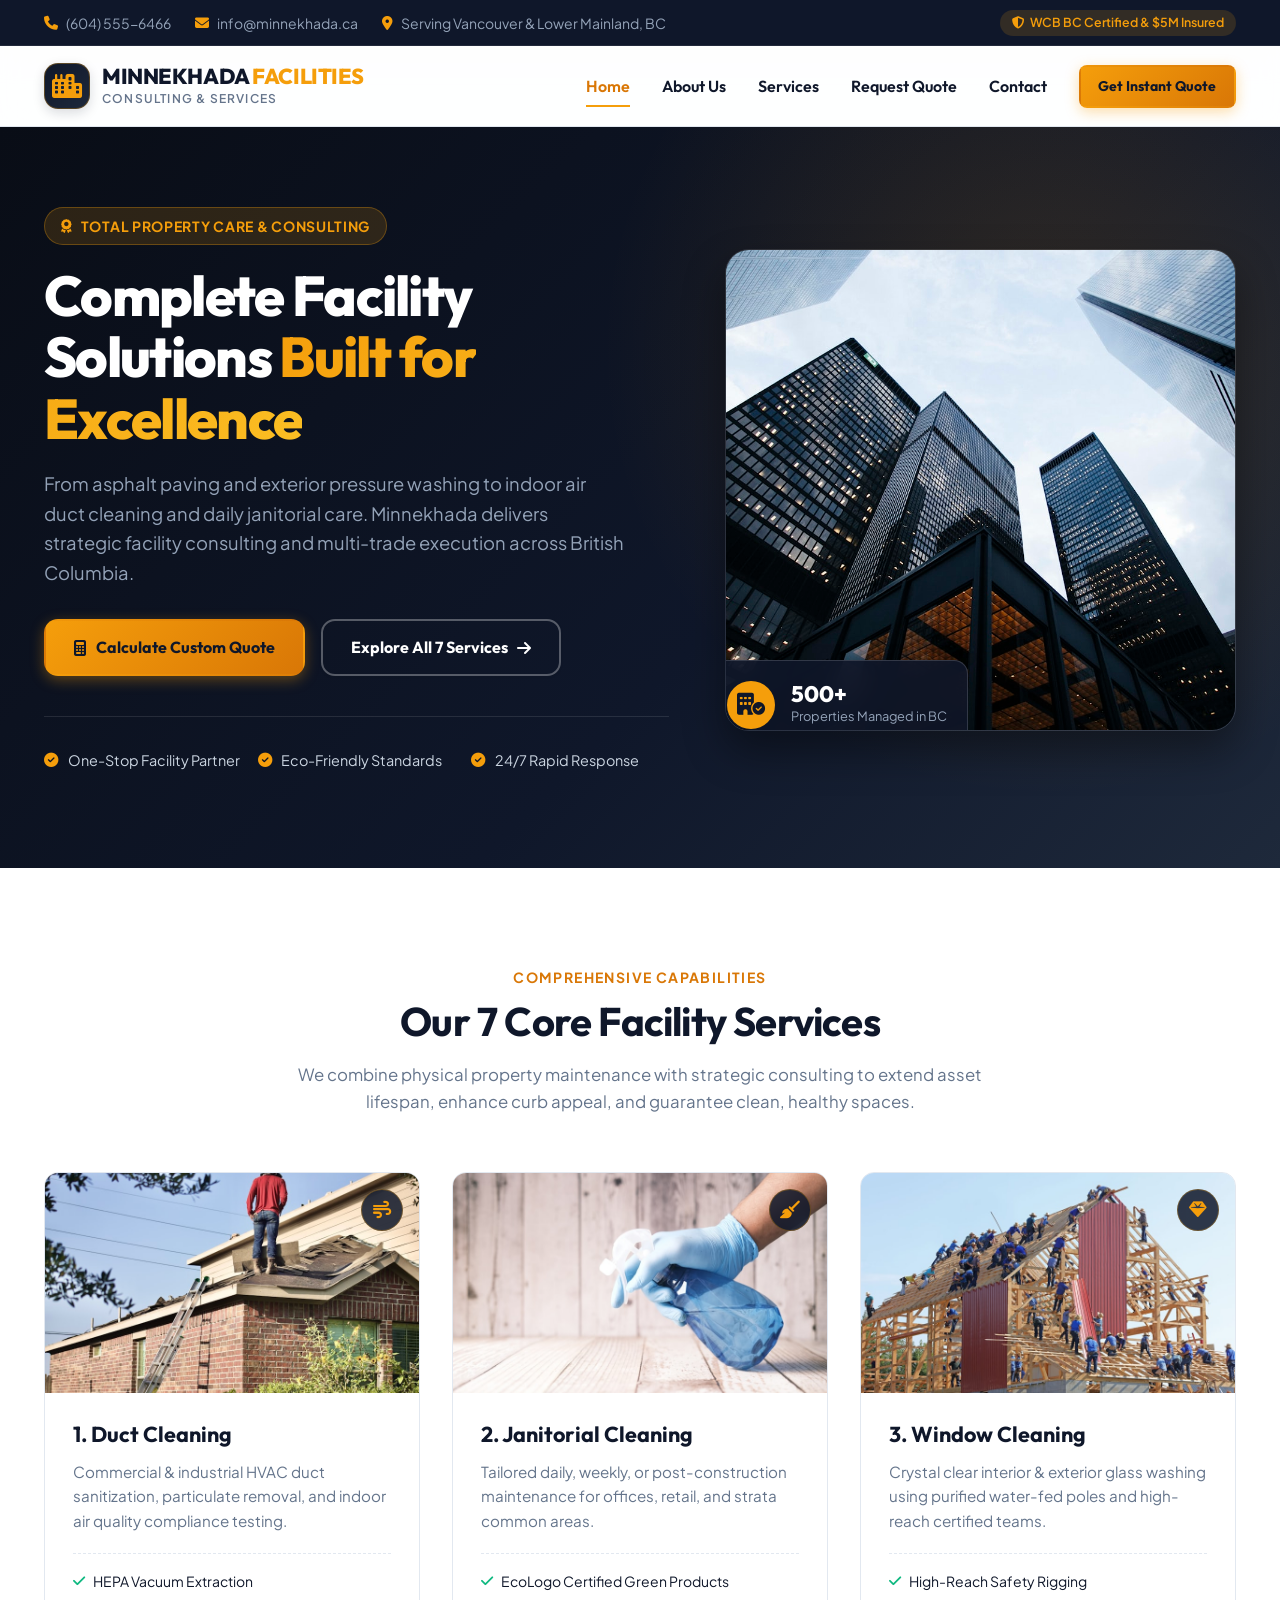
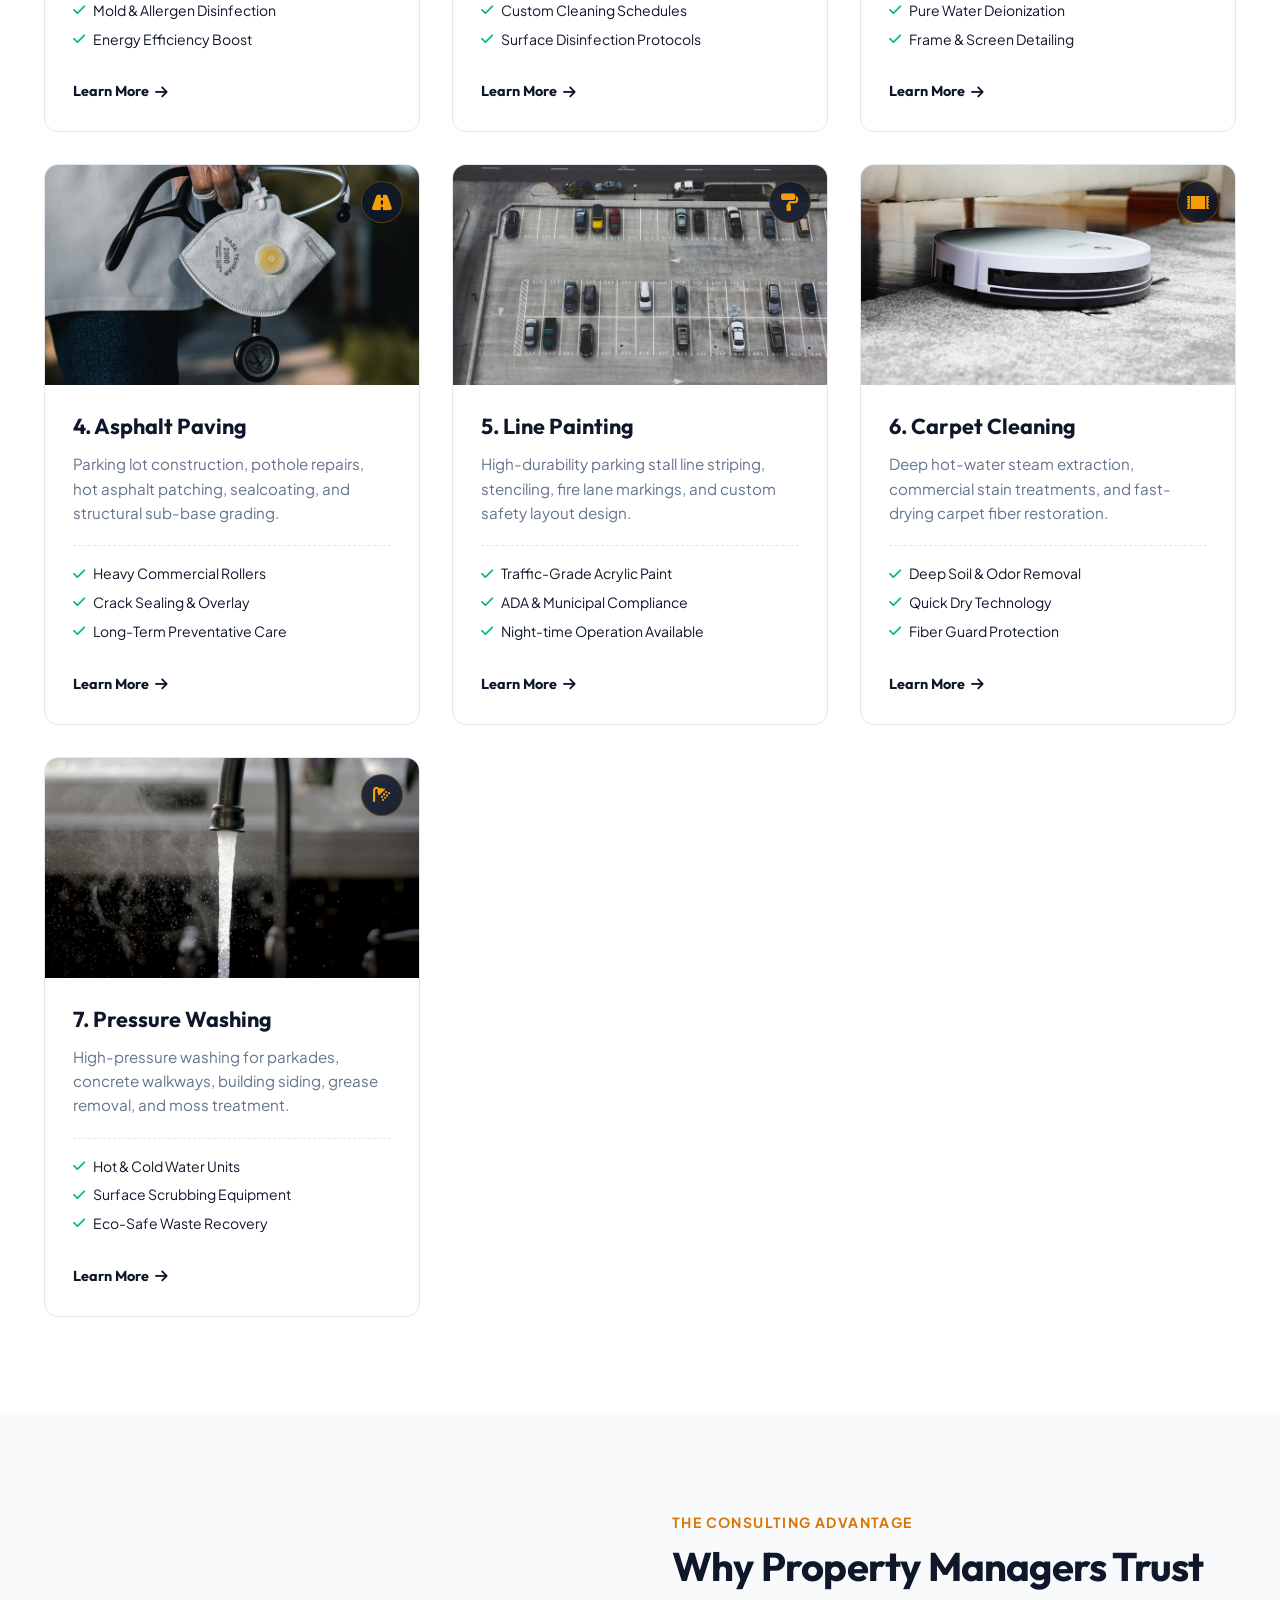
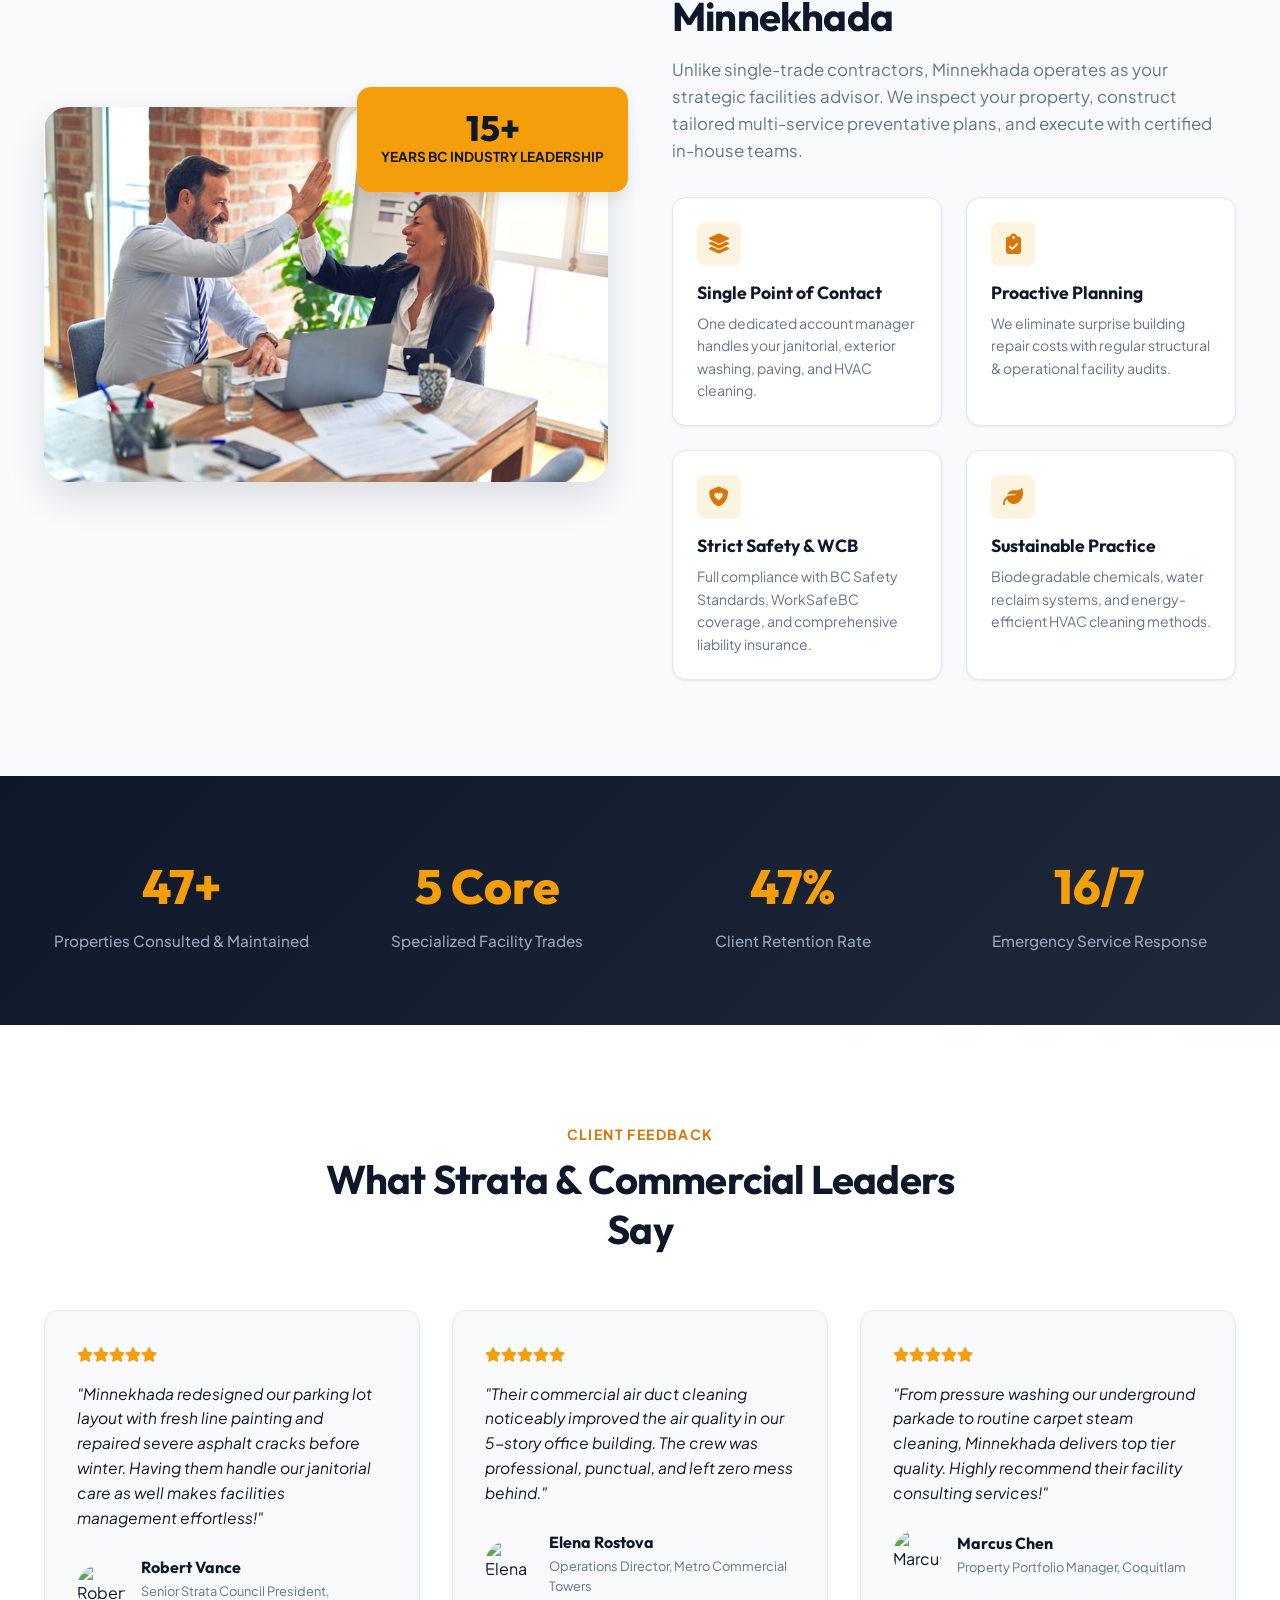
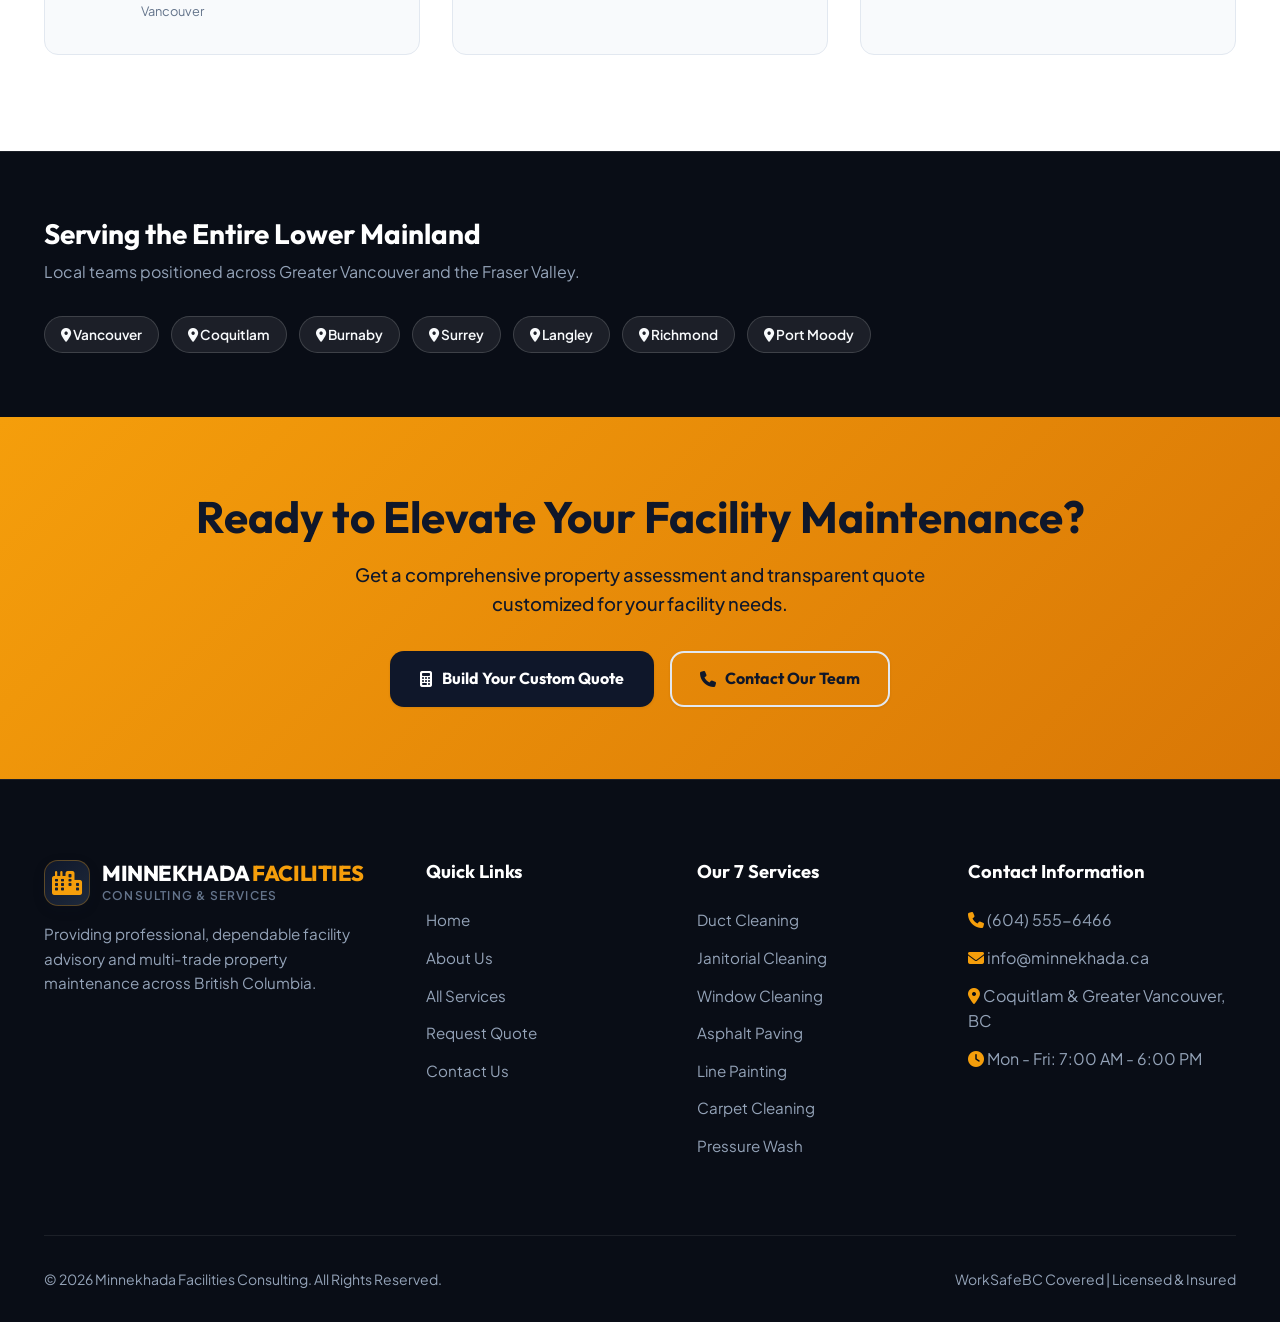
==== index.html @ c1ce090d "Add complete website for Minnekhada Facilities Consulting" ====
<!DOCTYPE html>
<html lang="en">
<head>
  <meta charset="UTF-8">
  <meta name="viewport" content="width=device-width, initial-scale=1.0">
  <title>Minnekhada Facilities Consulting | Premier Facility Services in BC</title>
  <meta name="description" content="Minnekhada Facilities Consulting provides comprehensive facility management, janitorial, duct cleaning, asphalt paving, line painting, window washing, and pressure washing across Vancouver & Lower Mainland.">
  <link rel="stylesheet" href="https://cdnjs.cloudflare.com/ajax/libs/font-awesome/6.4.0/css/all.min.css">
  <link rel="stylesheet" href="css/styles.css">
</head>
<body>

  <!-- Top Announcement / Info Bar -->
  <div class="top-bar">
    <div class="container">
      <div class="top-info">
        <div class="top-info-item">
          <i class="fa-solid fa-phone"></i>
          <span>(604) 555-6466</span>
        </div>
        <div class="top-info-item">
          <i class="fa-solid fa-envelope"></i>
          <span>info@minnekhada.ca</span>
        </div>
        <div class="top-info-item">
          <i class="fa-solid fa-location-dot"></i>
          <span>Serving Vancouver & Lower Mainland, BC</span>
        </div>
      </div>
      <div class="top-badge">
        <i class="fa-solid fa-shield-halved"></i> WCB BC Certified & $5M Insured
      </div>
    </div>
  </div>

  <!-- Header & Navigation -->
  <header class="navbar" id="mainHeader">
    <div class="container nav-container">
      <a href="index.html" class="brand-logo">
        <div class="brand-icon">
          <i class="fa-solid fa-city"></i>
        </div>
        <div class="brand-text">
          <div class="brand-title">MINNEKHADA <span>FACILITIES</span></div>
          <div class="brand-subtitle">CONSULTING & SERVICES</div>
        </div>
      </a>

      <nav class="nav-menu" id="navMenu">
        <a href="index.html" class="nav-link active">Home</a>
        <a href="about.html" class="nav-link">About Us</a>
        <a href="services.html" class="nav-link">Services</a>
        <a href="quote.html" class="nav-link">Request Quote</a>
        <a href="contact.html" class="nav-link">Contact</a>
        <a href="quote.html" class="btn btn-primary btn-sm">Get Instant Quote</a>
      </nav>

      <button class="mobile-toggle" id="mobileToggle" aria-label="Toggle navigation menu">
        <i class="fa-solid fa-bars"></i>
      </button>
    </div>
  </header>

  <!-- Hero Section -->
  <section class="hero">
    <div class="container">
      <div class="hero-grid">
        <div class="hero-content">
          <div class="hero-tag">
            <i class="fa-solid fa-award"></i> Total Property Care & Consulting
          </div>
          <h1 class="hero-title">
            Complete Facility Solutions <span>Built for Excellence</span>
          </h1>
          <p class="hero-subtitle">
            From asphalt paving and exterior pressure washing to indoor air duct cleaning and daily janitorial care. Minnekhada delivers strategic facility consulting and multi-trade execution across British Columbia.
          </p>
          <div class="hero-actions">
            <a href="quote.html" class="btn btn-primary">
              <i class="fa-solid fa-calculator"></i> Calculate Custom Quote
            </a>
            <a href="services.html" class="btn btn-outline-white">
              Explore All 7 Services <i class="fa-solid fa-arrow-right"></i>
            </a>
          </div>

          <div class="hero-features">
            <div class="hero-feature-item">
              <i class="fa-solid fa-circle-check"></i>
              <span>One-Stop Facility Partner</span>
            </div>
            <div class="hero-feature-item">
              <i class="fa-solid fa-circle-check"></i>
              <span>Eco-Friendly Standards</span>
            </div>
            <div class="hero-feature-item">
              <i class="fa-solid fa-circle-check"></i>
              <span>24/7 Rapid Response</span>
            </div>
          </div>
        </div>

        <div class="hero-card-wrapper">
          <div class="hero-image-card">
            <img src="assets/hero.jpg" alt="Modern commercial building serviced by Minnekhada Facilities">
            <div class="hero-floating-badge">
              <div class="badge-icon">
                <i class="fa-solid fa-building-circle-check"></i>
              </div>
              <div class="badge-text">
                <div class="stat">500+</div>
                <div class="label">Properties Managed in BC</div>
              </div>
            </div>
          </div>
        </div>
      </div>
    </div>
  </section>

  <!-- Core Services Grid -->
  <section class="services-section">
    <div class="container">
      <div class="section-header">
        <span class="section-tag">Comprehensive Capabilities</span>
        <h2 class="section-title">Our 7 Core Facility Services</h2>
        <p class="section-desc">
          We combine physical property maintenance with strategic consulting to extend asset lifespan, enhance curb appeal, and guarantee clean, healthy spaces.
        </p>
      </div>

      <div class="services-grid">
        <!-- Service 1: Duct Cleaning -->
        <article class="service-card">
          <div class="service-img-wrapper">
            <img src="assets/duct_cleaning.jpg" alt="Commercial Air Duct & HVAC Cleaning">
            <div class="service-badge"><i class="fa-solid fa-wind"></i></div>
          </div>
          <div class="service-content">
            <h3 class="service-title">1. Duct Cleaning</h3>
            <p class="service-description">Commercial & industrial HVAC duct sanitization, particulate removal, and indoor air quality compliance testing.</p>
            <ul class="service-features-list">
              <li><i class="fa-solid fa-check"></i> HEPA Vacuum Extraction</li>
              <li><i class="fa-solid fa-check"></i> Mold & Allergen Disinfection</li>
              <li><i class="fa-solid fa-check"></i> Energy Efficiency Boost</li>
            </ul>
            <div class="service-footer">
              <a href="services.html#duct-cleaning" class="link-btn">Learn More <i class="fa-solid fa-arrow-right"></i></a>
            </div>
          </div>
        </article>

        <!-- Service 2: Janitorial cleaning -->
        <article class="service-card">
          <div class="service-img-wrapper">
            <img src="assets/janitorial.jpg" alt="Commercial Janitorial Office Cleaning">
            <div class="service-badge"><i class="fa-solid fa-broom"></i></div>
          </div>
          <div class="service-content">
            <h3 class="service-title">2. Janitorial Cleaning</h3>
            <p class="service-description">Tailored daily, weekly, or post-construction maintenance for offices, retail, and strata common areas.</p>
            <ul class="service-features-list">
              <li><i class="fa-solid fa-check"></i> EcoLogo Certified Green Products</li>
              <li><i class="fa-solid fa-check"></i> Custom Cleaning Schedules</li>
              <li><i class="fa-solid fa-check"></i> Surface Disinfection Protocols</li>
            </ul>
            <div class="service-footer">
              <a href="services.html#janitorial-cleaning" class="link-btn">Learn More <i class="fa-solid fa-arrow-right"></i></a>
            </div>
          </div>
        </article>

        <!-- Service 3: Window Cleaning -->
        <article class="service-card">
          <div class="service-img-wrapper">
            <img src="assets/window_cleaning.jpg" alt="Professional Squeegee Window Cleaning">
            <div class="service-badge"><i class="fa-solid fa-gem"></i></div>
          </div>
          <div class="service-content">
            <h3 class="service-title">3. Window Cleaning</h3>
            <p class="service-description">Crystal clear interior & exterior glass washing using purified water-fed poles and high-reach certified teams.</p>
            <ul class="service-features-list">
              <li><i class="fa-solid fa-check"></i> High-Reach Safety Rigging</li>
              <li><i class="fa-solid fa-check"></i> Pure Water Deionization</li>
              <li><i class="fa-solid fa-check"></i> Frame & Screen Detailing</li>
            </ul>
            <div class="service-footer">
              <a href="services.html#window-cleaning" class="link-btn">Learn More <i class="fa-solid fa-arrow-right"></i></a>
            </div>
          </div>
        </article>

        <!-- Service 4: Asphalt Paving -->
        <article class="service-card">
          <div class="service-img-wrapper">
            <img src="assets/asphalt_paving.jpg" alt="Asphalt Paving and Pothole Repair">
            <div class="service-badge"><i class="fa-solid fa-road"></i></div>
          </div>
          <div class="service-content">
            <h3 class="service-title">4. Asphalt Paving</h3>
            <p class="service-description">Parking lot construction, pothole repairs, hot asphalt patching, sealcoating, and structural sub-base grading.</p>
            <ul class="service-features-list">
              <li><i class="fa-solid fa-check"></i> Heavy Commercial Rollers</li>
              <li><i class="fa-solid fa-check"></i> Crack Sealing & Overlay</li>
              <li><i class="fa-solid fa-check"></i> Long-Term Preventative Care</li>
            </ul>
            <div class="service-footer">
              <a href="services.html#asphalt-paving" class="link-btn">Learn More <i class="fa-solid fa-arrow-right"></i></a>
            </div>
          </div>
        </article>

        <!-- Service 5: Line Painting -->
        <article class="service-card">
          <div class="service-img-wrapper">
            <img src="assets/line_painting.jpg" alt="Parking Lot Line Painting Striping">
            <div class="service-badge"><i class="fa-solid fa-paint-roller"></i></div>
          </div>
          <div class="service-content">
            <h3 class="service-title">5. Line Painting</h3>
            <p class="service-description">High-durability parking stall line striping, stenciling, fire lane markings, and custom safety layout design.</p>
            <ul class="service-features-list">
              <li><i class="fa-solid fa-check"></i> Traffic-Grade Acrylic Paint</li>
              <li><i class="fa-solid fa-check"></i> ADA & Municipal Compliance</li>
              <li><i class="fa-solid fa-check"></i> Night-time Operation Available</li>
            </ul>
            <div class="service-footer">
              <a href="services.html#line-painting" class="link-btn">Learn More <i class="fa-solid fa-arrow-right"></i></a>
            </div>
          </div>
        </article>

        <!-- Service 6: Carpet Cleaning -->
        <article class="service-card">
          <div class="service-img-wrapper">
            <img src="assets/carpet_cleaning.jpg" alt="Commercial Carpet Steam Extraction Cleaning">
            <div class="service-badge"><i class="fa-solid fa-rug"></i></div>
          </div>
          <div class="service-content">
            <h3 class="service-title">6. Carpet Cleaning</h3>
            <p class="service-description">Deep hot-water steam extraction, commercial stain treatments, and fast-drying carpet fiber restoration.</p>
            <ul class="service-features-list">
              <li><i class="fa-solid fa-check"></i> Deep Soil & Odor Removal</li>
              <li><i class="fa-solid fa-check"></i> Quick Dry Technology</li>
              <li><i class="fa-solid fa-check"></i> Fiber Guard Protection</li>
            </ul>
            <div class="service-footer">
              <a href="services.html#carpet-cleaning" class="link-btn">Learn More <i class="fa-solid fa-arrow-right"></i></a>
            </div>
          </div>
        </article>

        <!-- Service 7: Pressure Wash -->
        <article class="service-card">
          <div class="service-img-wrapper">
            <img src="assets/pressure_wash.jpg" alt="High Pressure Power Washing Surface Cleaning">
            <div class="service-badge"><i class="fa-solid fa-shower"></i></div>
          </div>
          <div class="service-content">
            <h3 class="service-title">7. Pressure Washing</h3>
            <p class="service-description">High-pressure washing for parkades, concrete walkways, building siding, grease removal, and moss treatment.</p>
            <ul class="service-features-list">
              <li><i class="fa-solid fa-check"></i> Hot & Cold Water Units</li>
              <li><i class="fa-solid fa-check"></i> Surface Scrubbing Equipment</li>
              <li><i class="fa-solid fa-check"></i> Eco-Safe Waste Recovery</li>
            </ul>
            <div class="service-footer">
              <a href="services.html#pressure-wash" class="link-btn">Learn More <i class="fa-solid fa-arrow-right"></i></a>
            </div>
          </div>
        </article>
      </div>
    </div>
  </section>

  <!-- Why Choose Minnekhada Consulting -->
  <section class="why-us">
    <div class="container">
      <div class="why-grid">
        <div class="why-image-side">
          <img src="assets/about.jpg" alt="Minnekhada Commercial Property Consulting" class="why-main-img">
          <div class="why-experience-badge">
            <div class="years">15+</div>
            <div class="text">Years BC Industry Leadership</div>
          </div>
        </div>

        <div class="why-text-side">
          <span class="section-tag">The Consulting Advantage</span>
          <h2 class="section-title">Why Property Managers Trust Minnekhada</h2>
          <p class="section-desc">
            Unlike single-trade contractors, Minnekhada operates as your strategic facilities advisor. We inspect your property, construct tailored multi-service preventative plans, and execute with certified in-house teams.
          </p>

          <div class="feature-box-grid">
            <div class="feature-box">
              <div class="feature-icon"><i class="fa-solid fa-layer-group"></i></div>
              <h4>Single Point of Contact</h4>
              <p>One dedicated account manager handles your janitorial, exterior washing, paving, and HVAC cleaning.</p>
            </div>
            <div class="feature-box">
              <div class="feature-icon"><i class="fa-solid fa-clipboard-check"></i></div>
              <h4>Proactive Planning</h4>
              <p>We eliminate surprise building repair costs with regular structural & operational facility audits.</p>
            </div>
            <div class="feature-box">
              <div class="feature-icon"><i class="fa-solid fa-shield-heart"></i></div>
              <h4>Strict Safety & WCB</h4>
              <p>Full compliance with BC Safety Standards, WorkSafeBC coverage, and comprehensive liability insurance.</p>
            </div>
            <div class="feature-box">
              <div class="feature-icon"><i class="fa-solid fa-leaf"></i></div>
              <h4>Sustainable Practice</h4>
              <p>Biodegradable chemicals, water reclaim systems, and energy-efficient HVAC cleaning methods.</p>
            </div>
          </div>
        </div>
      </div>
    </div>
  </section>

  <!-- Counter Stats -->
  <section class="stats-section">
    <div class="container">
      <div class="stats-grid">
        <div class="stat-item">
          <div class="stat-number" data-target="500" data-suffix="+">0</div>
          <div class="stat-label">Properties Consulted & Maintained</div>
        </div>
        <div class="stat-item">
          <div class="stat-number" data-target="7" data-suffix=" Core">0</div>
          <div class="stat-label">Specialized Facility Trades</div>
        </div>
        <div class="stat-item">
          <div class="stat-number" data-target="99" data-suffix="%">0</div>
          <div class="stat-label">Client Retention Rate</div>
        </div>
        <div class="stat-item">
          <div class="stat-number" data-target="24" data-suffix="/7">0</div>
          <div class="stat-label">Emergency Service Response</div>
        </div>
      </div>
    </div>
  </section>

  <!-- Testimonials Section -->
  <section class="testimonials">
    <div class="container">
      <div class="section-header">
        <span class="section-tag">Client Feedback</span>
        <h2 class="section-title">What Strata & Commercial Leaders Say</h2>
      </div>

      <div class="testimonials-grid">
        <div class="testimonial-card">
          <div class="stars">
            <i class="fa-solid fa-star"></i><i class="fa-solid fa-star"></i><i class="fa-solid fa-star"></i><i class="fa-solid fa-star"></i><i class="fa-solid fa-star"></i>
          </div>
          <p class="testimonial-text">
            "Minnekhada redesigned our parking lot layout with fresh line painting and repaired severe asphalt cracks before winter. Having them handle our janitorial care as well makes facilities management effortless!"
          </p>
          <div class="client-info">
            <img src="https://images.unsplash.com/photo-1573496359142-b8d87734a5a2?auto=format&fit=crop&w=120&q=80" alt="Robert Vance" class="client-avatar">
            <div>
              <div class="client-name">Robert Vance</div>
              <div class="client-role">Senior Strata Council President, Vancouver</div>
            </div>
          </div>
        </div>

        <div class="testimonial-card">
          <div class="stars">
            <i class="fa-solid fa-star"></i><i class="fa-solid fa-star"></i><i class="fa-solid fa-star"></i><i class="fa-solid fa-star"></i><i class="fa-solid fa-star"></i>
          </div>
          <p class="testimonial-text">
            "Their commercial air duct cleaning noticeably improved the air quality in our 5-story office building. The crew was professional, punctual, and left zero mess behind."
          </p>
          <div class="client-info">
            <img src="https://images.unsplash.com/photo-1560250097-0b93528c311a?auto=format&fit=crop&w=120&q=80" alt="Elena Rostova" class="client-avatar">
            <div>
              <div class="client-name">Elena Rostova</div>
              <div class="client-role">Operations Director, Metro Commercial Towers</div>
            </div>
          </div>
        </div>

        <div class="testimonial-card">
          <div class="stars">
            <i class="fa-solid fa-star"></i><i class="fa-solid fa-star"></i><i class="fa-solid fa-star"></i><i class="fa-solid fa-star"></i><i class="fa-solid fa-star"></i>
          </div>
          <p class="testimonial-text">
            "From pressure washing our underground parkade to routine carpet steam cleaning, Minnekhada delivers top tier quality. Highly recommend their facility consulting services!"
          </p>
          <div class="client-info">
            <img src="https://images.unsplash.com/photo-1519085360753-af0119f7cbe7?auto=format&fit=crop&w=120&q=80" alt="Marcus Chen" class="client-avatar">
            <div>
              <div class="client-name">Marcus Chen</div>
              <div class="client-role">Property Portfolio Manager, Coquitlam</div>
            </div>
          </div>
        </div>
      </div>
    </div>
  </section>

  <!-- Service Areas Banner -->
  <section class="areas-section">
    <div class="container">
      <div class="areas-content">
        <div class="areas-text">
          <h3>Serving the Entire Lower Mainland</h3>
          <p>Local teams positioned across Greater Vancouver and the Fraser Valley.</p>
        </div>
        <div class="cities-list">
          <span class="city-badge"><i class="fa-solid fa-location-dot"></i> Vancouver</span>
          <span class="city-badge"><i class="fa-solid fa-location-dot"></i> Coquitlam</span>
          <span class="city-badge"><i class="fa-solid fa-location-dot"></i> Burnaby</span>
          <span class="city-badge"><i class="fa-solid fa-location-dot"></i> Surrey</span>
          <span class="city-badge"><i class="fa-solid fa-location-dot"></i> Langley</span>
          <span class="city-badge"><i class="fa-solid fa-location-dot"></i> Richmond</span>
          <span class="city-badge"><i class="fa-solid fa-location-dot"></i> Port Moody</span>
        </div>
      </div>
    </div>
  </section>

  <!-- Call to Action Banner -->
  <section class="cta-banner">
    <div class="container">
      <h2>Ready to Elevate Your Facility Maintenance?</h2>
      <p>Get a comprehensive property assessment and transparent quote customized for your facility needs.</p>
      <div class="cta-buttons">
        <a href="quote.html" class="btn btn-dark"><i class="fa-solid fa-calculator"></i> Build Your Custom Quote</a>
        <a href="contact.html" class="btn btn-outline"><i class="fa-solid fa-phone"></i> Contact Our Team</a>
      </div>
    </div>
  </section>

  <!-- Footer -->
  <footer>
    <div class="container">
      <div class="footer-grid">
        <div class="footer-brand">
          <a href="index.html" class="brand-logo">
            <div class="brand-icon"><i class="fa-solid fa-city"></i></div>
            <div class="brand-text">
              <div class="brand-title">MINNEKHADA <span>FACILITIES</span></div>
              <div class="brand-subtitle">CONSULTING & SERVICES</div>
            </div>
          </a>
          <p>Providing professional, dependable facility advisory and multi-trade property maintenance across British Columbia.</p>
        </div>

        <div class="footer-col">
          <h4>Quick Links</h4>
          <ul class="footer-links">
            <li><a href="index.html">Home</a></li>
            <li><a href="about.html">About Us</a></li>
            <li><a href="services.html">All Services</a></li>
            <li><a href="quote.html">Request Quote</a></li>
            <li><a href="contact.html">Contact Us</a></li>
          </ul>
        </div>

        <div class="footer-col">
          <h4>Our 7 Services</h4>
          <ul class="footer-links">
            <li><a href="services.html#duct-cleaning">Duct Cleaning</a></li>
            <li><a href="services.html#janitorial-cleaning">Janitorial Cleaning</a></li>
            <li><a href="services.html#window-cleaning">Window Cleaning</a></li>
            <li><a href="services.html#asphalt-paving">Asphalt Paving</a></li>
            <li><a href="services.html#line-painting">Line Painting</a></li>
            <li><a href="services.html#carpet-cleaning">Carpet Cleaning</a></li>
            <li><a href="services.html#pressure-wash">Pressure Wash</a></li>
          </ul>
        </div>

        <div class="footer-col">
          <h4>Contact Information</h4>
          <ul class="footer-links">
            <li><i class="fa-solid fa-phone" style="color: var(--accent);"></i> (604) 555-6466</li>
            <li><i class="fa-solid fa-envelope" style="color: var(--accent);"></i> info@minnekhada.ca</li>
            <li><i class="fa-solid fa-location-dot" style="color: var(--accent);"></i> Coquitlam & Greater Vancouver, BC</li>
            <li><i class="fa-solid fa-clock" style="color: var(--accent);"></i> Mon - Fri: 7:00 AM - 6:00 PM</li>
          </ul>
        </div>
      </div>

      <div class="footer-bottom">
        <div>© 2026 Minnekhada Facilities Consulting. All Rights Reserved.</div>
        <div>WorkSafeBC Covered | Licensed & Insured</div>
      </div>
    </div>
  </footer>

  <script src="js/main.js"></script>
</body>
</html>
---- css/styles.css ----
/* -------------------------------------------------------------------------- */
/* Minnekhada Facilities Consulting - Master Stylesheet                       */
/* -------------------------------------------------------------------------- */

@import url('https://fonts.googleapis.com/css2?family=Outfit:wght@400;500;600;700;800&family=Plus+Jakarta+Sans:wght@400;500;600;700&display=swap');

:root {
  --primary: #0F172A;
  --primary-light: #1E293B;
  --accent: #F59E0B;
  --accent-hover: #D97706;
  --accent-light: rgba(245, 158, 11, 0.12);
  --secondary: #0284C7;
  --secondary-hover: #0369A1;
  --text-dark: #0F172A;
  --text-muted: #64748B;
  --text-light: #F8FAFC;
  --bg-light: #F8FAFC;
  --bg-card: #FFFFFF;
  --bg-dark: #090D16;
  --border-color: #E2E8F0;
  --border-dark: #1E293B;
  
  --shadow-sm: 0 1px 3px rgba(0,0,0,0.08);
  --shadow-md: 0 6px 16px rgba(15, 23, 42, 0.08);
  --shadow-lg: 0 16px 36px rgba(15, 23, 42, 0.12);
  --shadow-glow: 0 0 25px rgba(245, 158, 11, 0.35);

  --glass-bg: rgba(255, 255, 255, 0.85);
  --glass-border: rgba(255, 255, 255, 0.4);
  --glass-dark: rgba(15, 23, 42, 0.9);

  --radius-sm: 8px;
  --radius-md: 14px;
  --radius-lg: 24px;
  --radius-full: 9999px;

  --transition: all 0.3s cubic-bezier(0.4, 0, 0.2, 1);
  --font-heading: 'Outfit', -apple-system, sans-serif;
  --font-body: 'Plus Jakarta Sans', -apple-system, sans-serif;
}

/* Reset & Base */
*, *::before, *::after {
  box-sizing: border-box;
  margin: 0;
  padding: 0;
}

html {
  scroll-behavior: smooth;
  font-size: 16px;
}

body {
  font-family: var(--font-body);
  color: var(--text-dark);
  background-color: var(--bg-light);
  line-height: 1.6;
  -webkit-font-smoothing: antialiased;
  overflow-x: hidden;
}

h1, h2, h3, h4, h5, h6 {
  font-family: var(--font-heading);
  color: var(--text-dark);
  line-height: 1.25;
  font-weight: 700;
}

a {
  text-decoration: none;
  color: inherit;
  transition: var(--transition);
}

img {
  max-width: 100%;
  height: auto;
  display: block;
}

ul {
  list-style: none;
}

/* Container */
.container {
  width: 100%;
  max-width: 1240px;
  margin: 0 auto;
  padding: 0 1.5rem;
}

/* Top Bar */
.top-bar {
  background-color: var(--primary);
  color: #94A3B8;
  font-size: 0.875rem;
  padding: 0.6rem 0;
  border-bottom: 1px solid rgba(255, 255, 255, 0.08);
}

.top-bar .container {
  display: flex;
  justify-content: space-between;
  align-items: center;
}

.top-info {
  display: flex;
  gap: 1.5rem;
  align-items: center;
}

.top-info-item {
  display: flex;
  align-items: center;
  gap: 0.5rem;
}

.top-info-item i {
  color: var(--accent);
}

.top-badge {
  background: rgba(245, 158, 11, 0.15);
  color: var(--accent);
  padding: 0.2rem 0.75rem;
  border-radius: var(--radius-full);
  font-weight: 600;
  font-size: 0.775rem;
  display: inline-flex;
  align-items: center;
  gap: 0.4rem;
}

/* Header & Navbar */
.navbar {
  position: sticky;
  top: 0;
  z-index: 1000;
  background: var(--glass-bg);
  backdrop-filter: blur(16px);
  -webkit-backdrop-filter: blur(16px);
  border-bottom: 1px solid var(--border-color);
  transition: var(--transition);
}

.navbar.scrolled {
  box-shadow: var(--shadow-md);
  background: rgba(255, 255, 255, 0.95);
}

.nav-container {
  display: flex;
  justify-content: space-between;
  align-items: center;
  height: 80px;
}

.brand-logo {
  display: flex;
  align-items: center;
  gap: 0.75rem;
}

.brand-icon {
  width: 46px;
  height: 46px;
  background: linear-gradient(135deg, var(--primary) 0%, var(--primary-light) 100%);
  border-radius: var(--radius-md);
  display: flex;
  align-items: center;
  justify-content: center;
  color: var(--accent);
  font-size: 1.5rem;
  box-shadow: 0 4px 12px rgba(15, 23, 42, 0.15);
  border: 1px solid rgba(245, 158, 11, 0.3);
}

.brand-text {
  display: flex;
  flex-direction: column;
}

.brand-title {
  font-family: var(--font-heading);
  font-weight: 800;
  font-size: 1.35rem;
  letter-spacing: -0.02em;
  color: var(--primary);
  line-height: 1.1;
}

.brand-title span {
  color: var(--accent);
}

.brand-subtitle {
  font-size: 0.75rem;
  font-weight: 600;
  text-transform: uppercase;
  letter-spacing: 0.1em;
  color: var(--text-muted);
}

.nav-menu {
  display: flex;
  align-items: center;
  gap: 2rem;
}

.nav-link {
  font-family: var(--font-heading);
  font-weight: 600;
  font-size: 1rem;
  color: var(--text-dark);
  position: relative;
  padding: 0.5rem 0;
}

.nav-link::after {
  content: '';
  position: absolute;
  bottom: 0;
  left: 0;
  width: 0%;
  height: 2px;
  background-color: var(--accent);
  transition: var(--transition);
}

.nav-link:hover::after,
.nav-link.active::after {
  width: 100%;
}

.nav-link.active {
  color: var(--accent-hover);
}

.mobile-toggle {
  display: none;
  background: none;
  border: none;
  font-size: 1.5rem;
  color: var(--primary);
  cursor: pointer;
}

/* Buttons */
.btn {
  display: inline-flex;
  align-items: center;
  justify-content: center;
  gap: 0.6rem;
  font-family: var(--font-heading);
  font-weight: 700;
  font-size: 1rem;
  padding: 0.85rem 1.75rem;
  border-radius: var(--radius-md);
  border: 2px solid transparent;
  cursor: pointer;
  transition: var(--transition);
  box-shadow: var(--shadow-sm);
}

.btn-primary {
  background: linear-gradient(135deg, var(--accent) 0%, var(--accent-hover) 100%);
  color: var(--primary);
  box-shadow: 0 4px 14px rgba(245, 158, 11, 0.35);
}

.btn-primary:hover {
  transform: translateY(-2px);
  box-shadow: 0 8px 20px rgba(245, 158, 11, 0.45);
}

.btn-dark {
  background: var(--primary);
  color: #FFFFFF;
}

.btn-dark:hover {
  background: var(--primary-light);
  transform: translateY(-2px);
  box-shadow: var(--shadow-md);
}

.btn-outline {
  background: transparent;
  border-color: var(--border-color);
  color: var(--primary);
}

.btn-outline:hover {
  border-color: var(--primary);
  background: var(--primary);
  color: #FFFFFF;
}

.btn-outline-white {
  background: transparent;
  border-color: rgba(255, 255, 255, 0.3);
  color: #FFFFFF;
}

.btn-outline-white:hover {
  background: #FFFFFF;
  color: var(--primary);
}

.btn-sm {
  padding: 0.5rem 1.1rem;
  font-size: 0.875rem;
  border-radius: var(--radius-sm);
}

/* Hero Section */
.hero {
  position: relative;
  background: linear-gradient(135deg, #090D16 0%, #0F172A 60%, #1E293B 100%);
  color: #FFFFFF;
  padding: 5rem 0 6rem;
  overflow: hidden;
}

.hero::before {
  content: '';
  position: absolute;
  top: 0;
  right: 0;
  width: 60%;
  height: 100%;
  background: radial-gradient(circle at 70% 30%, rgba(245, 158, 11, 0.15) 0%, transparent 60%);
  pointer-events: none;
}

.hero-grid {
  display: grid;
  grid-template-columns: 1.1fr 0.9fr;
  gap: 3.5rem;
  align-items: center;
}

.hero-tag {
  display: inline-flex;
  align-items: center;
  gap: 0.5rem;
  background: rgba(245, 158, 11, 0.15);
  border: 1px solid rgba(245, 158, 11, 0.3);
  color: var(--accent);
  padding: 0.4rem 1rem;
  border-radius: var(--radius-full);
  font-size: 0.875rem;
  font-weight: 700;
  margin-bottom: 1.25rem;
  text-transform: uppercase;
  letter-spacing: 0.05em;
}

.hero-title {
  font-size: 3.5rem;
  font-weight: 800;
  color: #FFFFFF;
  line-height: 1.1;
  margin-bottom: 1.25rem;
  letter-spacing: -0.03em;
}

.hero-title span {
  background: linear-gradient(135deg, #F59E0B 0%, #FBBF24 100%);
  -webkit-background-clip: text;
  -webkit-text-fill-color: transparent;
}

.hero-subtitle {
  font-size: 1.15rem;
  color: #94A3B8;
  margin-bottom: 2rem;
  max-width: 580px;
}

.hero-actions {
  display: flex;
  gap: 1rem;
  flex-wrap: wrap;
  margin-bottom: 2.5rem;
}

.hero-features {
  display: grid;
  grid-template-columns: repeat(3, 1fr);
  gap: 1rem;
  padding-top: 2rem;
  border-top: 1px solid rgba(255, 255, 255, 0.1);
}

.hero-feature-item {
  display: flex;
  align-items: center;
  gap: 0.6rem;
  font-size: 0.9rem;
  color: #CBD5E1;
}

.hero-feature-item i {
  color: var(--accent);
}

.hero-card-wrapper {
  position: relative;
}

.hero-image-card {
  position: relative;
  border-radius: var(--radius-lg);
  overflow: hidden;
  box-shadow: 0 20px 40px rgba(0, 0, 0, 0.4);
  border: 1px solid rgba(255, 255, 255, 0.1);
}

.hero-image-card img {
  width: 100%;
  height: 480px;
  object-fit: cover;
}

.hero-floating-badge {
  position: absolute;
  bottom: -20px;
  left: -20px;
  background: var(--glass-dark);
  backdrop-filter: blur(12px);
  border: 1px solid rgba(255, 255, 255, 0.15);
  border-radius: var(--radius-md);
  padding: 1.25rem;
  display: flex;
  align-items: center;
  gap: 1rem;
  color: #FFFFFF;
  box-shadow: var(--shadow-lg);
}

.badge-icon {
  width: 48px;
  height: 48px;
  background: var(--accent);
  color: var(--primary);
  border-radius: 50%;
  display: flex;
  align-items: center;
  justify-content: center;
  font-size: 1.4rem;
}

.badge-text .stat {
  font-family: var(--font-heading);
  font-weight: 800;
  font-size: 1.4rem;
  line-height: 1;
}

.badge-text .label {
  font-size: 0.8rem;
  color: #94A3B8;
}

/* Section Header */
.section-header {
  text-align: center;
  max-width: 700px;
  margin: 0 auto 3.5rem;
}

.section-tag {
  display: inline-block;
  color: var(--accent-hover);
  font-weight: 700;
  font-size: 0.875rem;
  text-transform: uppercase;
  letter-spacing: 0.1em;
  margin-bottom: 0.5rem;
}

.section-title {
  font-size: 2.5rem;
  letter-spacing: -0.02em;
  color: var(--primary);
  margin-bottom: 1rem;
}

.section-desc {
  font-size: 1.05rem;
  color: var(--text-muted);
}

/* Services Overview Section */
.services-section {
  padding: 6rem 0;
  background-color: #FFFFFF;
}

.services-grid {
  display: grid;
  grid-template-columns: repeat(auto-fit, minmax(340px, 1fr));
  gap: 2rem;
}

.service-card {
  background: #FFFFFF;
  border: 1px solid var(--border-color);
  border-radius: var(--radius-md);
  overflow: hidden;
  transition: var(--transition);
  display: flex;
  flex-direction: column;
}

.service-card:hover {
  transform: translateY(-8px);
  box-shadow: var(--shadow-lg);
  border-color: rgba(245, 158, 11, 0.4);
}

.service-img-wrapper {
  position: relative;
  height: 220px;
  overflow: hidden;
}

.service-img-wrapper img {
  width: 100%;
  height: 100%;
  object-fit: cover;
  transition: transform 0.5s ease;
}

.service-card:hover .service-img-wrapper img {
  transform: scale(1.08);
}

.service-badge {
  position: absolute;
  top: 1rem;
  right: 1rem;
  background: rgba(15, 23, 42, 0.85);
  backdrop-filter: blur(8px);
  color: var(--accent);
  width: 42px;
  height: 42px;
  border-radius: 50%;
  display: flex;
  align-items: center;
  justify-content: center;
  font-size: 1.1rem;
  border: 1px solid rgba(245, 158, 11, 0.3);
}

.service-content {
  padding: 1.75rem;
  display: flex;
  flex-direction: column;
  flex-grow: 1;
}

.service-title {
  font-size: 1.35rem;
  margin-bottom: 0.75rem;
  color: var(--primary);
}

.service-description {
  font-size: 0.95rem;
  color: var(--text-muted);
  margin-bottom: 1.25rem;
  flex-grow: 1;
}

.service-features-list {
  margin-bottom: 1.5rem;
  padding-top: 1rem;
  border-top: 1px dashed var(--border-color);
}

.service-features-list li {
  display: flex;
  align-items: center;
  gap: 0.5rem;
  font-size: 0.875rem;
  color: var(--text-dark);
  margin-bottom: 0.4rem;
}

.service-features-list li i {
  color: #10B981;
}

.service-footer {
  display: flex;
  align-items: center;
  justify-content: space-between;
}

.link-btn {
  font-family: var(--font-heading);
  font-weight: 700;
  font-size: 0.9rem;
  color: var(--primary);
  display: inline-flex;
  align-items: center;
  gap: 0.4rem;
}

.link-btn i {
  transition: var(--transition);
}

.link-btn:hover i {
  transform: translateX(4px);
  color: var(--accent-hover);
}

/* Why Choose Us / Consulting Model */
.why-us {
  padding: 6rem 0;
  background: var(--bg-light);
  position: relative;
}

.why-grid {
  display: grid;
  grid-template-columns: 1fr 1fr;
  gap: 4rem;
  align-items: center;
}

.why-image-side {
  position: relative;
}

.why-main-img {
  border-radius: var(--radius-lg);
  box-shadow: var(--shadow-lg);
}

.why-experience-badge {
  position: absolute;
  top: -20px;
  right: -20px;
  background: var(--accent);
  color: var(--primary);
  padding: 1.5rem;
  border-radius: var(--radius-md);
  box-shadow: var(--shadow-md);
  text-align: center;
}

.why-experience-badge .years {
  font-family: var(--font-heading);
  font-weight: 800;
  font-size: 2.2rem;
  line-height: 1;
}

.why-experience-badge .text {
  font-size: 0.85rem;
  font-weight: 700;
  text-transform: uppercase;
}

.feature-box-grid {
  display: grid;
  grid-template-columns: 1fr 1fr;
  gap: 1.5rem;
  margin-top: 2rem;
}

.feature-box {
  background: #FFFFFF;
  padding: 1.5rem;
  border-radius: var(--radius-md);
  border: 1px solid var(--border-color);
  box-shadow: var(--shadow-sm);
  transition: var(--transition);
}

.feature-box:hover {
  transform: translateY(-4px);
  box-shadow: var(--shadow-md);
  border-color: var(--accent);
}

.feature-icon {
  width: 44px;
  height: 44px;
  background: var(--accent-light);
  color: var(--accent-hover);
  border-radius: var(--radius-sm);
  display: flex;
  align-items: center;
  justify-content: center;
  font-size: 1.25rem;
  margin-bottom: 1rem;
}

.feature-box h4 {
  font-size: 1.1rem;
  margin-bottom: 0.5rem;
}

.feature-box p {
  font-size: 0.875rem;
  color: var(--text-muted);
}

/* Stats Counter Section */
.stats-section {
  background: linear-gradient(135deg, var(--primary) 0%, var(--primary-light) 100%);
  color: #FFFFFF;
  padding: 4.5rem 0;
}

.stats-grid {
  display: grid;
  grid-template-columns: repeat(4, 1fr);
  gap: 2rem;
  text-align: center;
}

.stat-item .stat-number {
  font-family: var(--font-heading);
  font-size: 3rem;
  font-weight: 800;
  color: var(--accent);
  margin-bottom: 0.25rem;
}

.stat-item .stat-label {
  font-size: 0.95rem;
  color: #94A3B8;
  font-weight: 500;
}

/* Testimonials */
.testimonials {
  padding: 6rem 0;
  background: #FFFFFF;
}

.testimonials-grid {
  display: grid;
  grid-template-columns: repeat(auto-fit, minmax(320px, 1fr));
  gap: 2rem;
}

.testimonial-card {
  background: var(--bg-light);
  padding: 2rem;
  border-radius: var(--radius-md);
  border: 1px solid var(--border-color);
  position: relative;
}

.stars {
  color: var(--accent);
  margin-bottom: 1rem;
  font-size: 0.9rem;
}

.testimonial-text {
  font-size: 0.975rem;
  color: var(--text-dark);
  font-style: italic;
  margin-bottom: 1.5rem;
}

.client-info {
  display: flex;
  align-items: center;
  gap: 1rem;
}

.client-avatar {
  width: 48px;
  height: 48px;
  border-radius: 50%;
  object-fit: cover;
}

.client-name {
  font-family: var(--font-heading);
  font-weight: 700;
  font-size: 1rem;
}

.client-role {
  font-size: 0.8rem;
  color: var(--text-muted);
}

/* Service Areas Banner */
.areas-section {
  padding: 4rem 0;
  background: #090D16;
  color: #FFFFFF;
  border-top: 1px solid rgba(255, 255, 255, 0.08);
}

.areas-content {
  display: flex;
  align-items: center;
  justify-content: space-between;
  gap: 2rem;
  flex-wrap: wrap;
}

.areas-text h3 {
  color: #FFFFFF;
  font-size: 1.75rem;
  margin-bottom: 0.5rem;
}

.areas-text p {
  color: #94A3B8;
}

.cities-list {
  display: flex;
  gap: 0.75rem;
  flex-wrap: wrap;
}

.city-badge {
  background: rgba(255, 255, 255, 0.08);
  border: 1px solid rgba(255, 255, 255, 0.15);
  color: #F8FAFC;
  padding: 0.4rem 1rem;
  border-radius: var(--radius-full);
  font-size: 0.85rem;
  font-weight: 600;
}

/* CTA Section */
.cta-banner {
  background: linear-gradient(135deg, var(--accent) 0%, #D97706 100%);
  color: var(--primary);
  padding: 4.5rem 0;
  text-align: center;
  position: relative;
}

.cta-banner h2 {
  color: var(--primary);
  font-size: 2.75rem;
  margin-bottom: 1rem;
}

.cta-banner p {
  font-size: 1.15rem;
  margin-bottom: 2rem;
  max-width: 650px;
  margin-left: auto;
  margin-right: auto;
  font-weight: 500;
}

.cta-buttons {
  display: flex;
  gap: 1rem;
  justify-content: center;
}

/* Page Banner (Header for secondary pages) */
.page-banner {
  background: linear-gradient(135deg, #090D16 0%, #0F172A 100%);
  color: #FFFFFF;
  padding: 4.5rem 0;
  text-align: center;
  border-bottom: 1px solid rgba(255, 255, 255, 0.1);
}

.page-banner h1 {
  color: #FFFFFF;
  font-size: 3rem;
  margin-bottom: 0.75rem;
}

.breadcrumb {
  display: flex;
  justify-content: center;
  gap: 0.5rem;
  font-size: 0.9rem;
  color: #94A3B8;
}

.breadcrumb a {
  color: var(--accent);
}

/* Detailed Services Tab / Layout */
.services-detail-section {
  padding: 5rem 0;
}

.service-detail-item {
  display: grid;
  grid-template-columns: 1fr 1fr;
  gap: 4rem;
  align-items: center;
  margin-bottom: 5rem;
  padding-bottom: 5rem;
  border-bottom: 1px solid var(--border-color);
}

.service-detail-item:last-child {
  margin-bottom: 0;
  padding-bottom: 0;
  border-bottom: none;
}

.service-detail-item.reverse {
  grid-template-columns: 1fr 1fr;
  direction: rtl;
}

.service-detail-item.reverse .service-detail-text {
  direction: ltr;
}

.service-detail-item.reverse .service-detail-image {
  direction: ltr;
}

.service-detail-image {
  border-radius: var(--radius-lg);
  overflow: hidden;
  box-shadow: var(--shadow-lg);
}

.service-detail-image img {
  width: 100%;
  height: 380px;
  object-fit: cover;
}

.service-detail-text .service-num {
  font-family: var(--font-heading);
  font-size: 3.5rem;
  font-weight: 800;
  color: var(--accent);
  opacity: 0.4;
  line-height: 1;
}

.service-detail-text h2 {
  font-size: 2.25rem;
  color: var(--primary);
  margin-bottom: 1rem;
}

.service-detail-text p {
  color: var(--text-muted);
  font-size: 1.05rem;
  margin-bottom: 1.5rem;
}

.service-benefits-grid {
  display: grid;
  grid-template-columns: 1fr 1fr;
  gap: 1rem;
  margin-bottom: 2rem;
}

.benefit-item {
  display: flex;
  align-items: flex-start;
  gap: 0.6rem;
  font-size: 0.95rem;
}

.benefit-item i {
  color: #10B981;
  margin-top: 0.2rem;
}

/* Quote Calculator Page */
.quote-section {
  padding: 5rem 0;
}

.quote-wrapper {
  background: #FFFFFF;
  border-radius: var(--radius-lg);
  box-shadow: var(--shadow-lg);
  border: 1px solid var(--border-color);
  padding: 3rem;
  max-width: 900px;
  margin: 0 auto;
}

.quote-steps-nav {
  display: flex;
  justify-content: space-between;
  margin-bottom: 3rem;
  position: relative;
}

.quote-steps-nav::before {
  content: '';
  position: absolute;
  top: 20px;
  left: 10%;
  width: 80%;
  height: 2px;
  background: var(--border-color);
  z-index: 1;
}

.step-indicator {
  position: relative;
  z-index: 2;
  background: #FFFFFF;
  padding: 0 1rem;
  display: flex;
  flex-direction: column;
  align-items: center;
}

.step-number {
  width: 40px;
  height: 40px;
  border-radius: 50%;
  background: var(--bg-light);
  border: 2px solid var(--border-color);
  display: flex;
  align-items: center;
  justify-content: center;
  font-family: var(--font-heading);
  font-weight: 700;
  margin-bottom: 0.5rem;
  transition: var(--transition);
}

.step-indicator.active .step-number {
  background: var(--accent);
  border-color: var(--accent);
  color: var(--primary);
  box-shadow: 0 0 12px rgba(245, 158, 11, 0.4);
}

.step-label {
  font-size: 0.85rem;
  font-weight: 600;
  color: var(--text-muted);
}

.step-indicator.active .step-label {
  color: var(--primary);
}

.services-selection-grid {
  display: grid;
  grid-template-columns: repeat(auto-fit, minmax(220px, 1fr));
  gap: 1.25rem;
  margin-bottom: 2rem;
}

.service-select-card {
  border: 2px solid var(--border-color);
  border-radius: var(--radius-md);
  padding: 1.25rem;
  cursor: pointer;
  transition: var(--transition);
  text-align: center;
  display: flex;
  flex-direction: column;
  align-items: center;
}

.service-select-card:hover {
  border-color: var(--accent);
}

.service-select-card.selected {
  border-color: var(--accent);
  background: var(--accent-light);
}

.service-select-card i {
  font-size: 2rem;
  color: var(--primary);
  margin-bottom: 0.75rem;
}

.service-select-card.selected i {
  color: var(--accent-hover);
}

.service-select-card h4 {
  font-size: 1rem;
  margin-bottom: 0.25rem;
}

/* Form Controls */
.form-group {
  margin-bottom: 1.5rem;
}

.form-label {
  display: block;
  font-family: var(--font-heading);
  font-weight: 600;
  font-size: 0.95rem;
  margin-bottom: 0.5rem;
  color: var(--primary);
}

.form-control {
  width: 100%;
  padding: 0.85rem 1.1rem;
  font-family: var(--font-body);
  font-size: 1rem;
  border: 1px solid var(--border-color);
  border-radius: var(--radius-sm);
  background-color: #FFFFFF;
  color: var(--text-dark);
  transition: var(--transition);
}

.form-control:focus {
  outline: none;
  border-color: var(--accent);
  box-shadow: 0 0 0 3px rgba(245, 158, 11, 0.2);
}

textarea.form-control {
  resize: vertical;
  min-height: 120px;
}

.form-row {
  display: grid;
  grid-template-columns: 1fr 1fr;
  gap: 1.5rem;
}

/* Contact Page Layout */
.contact-section {
  padding: 5rem 0;
}

.contact-grid {
  display: grid;
  grid-template-columns: 1fr 1.2fr;
  gap: 4rem;
}

.contact-info-card {
  background: var(--primary);
  color: #FFFFFF;
  padding: 3rem;
  border-radius: var(--radius-lg);
  box-shadow: var(--shadow-lg);
}

.contact-info-card h3 {
  color: #FFFFFF;
  font-size: 1.75rem;
  margin-bottom: 1rem;
}

.contact-info-card p {
  color: #94A3B8;
  margin-bottom: 2rem;
}

.info-item {
  display: flex;
  align-items: flex-start;
  gap: 1.25rem;
  margin-bottom: 1.75rem;
}

.info-icon {
  width: 46px;
  height: 46px;
  background: rgba(245, 158, 11, 0.15);
  border: 1px solid rgba(245, 158, 11, 0.3);
  color: var(--accent);
  border-radius: var(--radius-sm);
  display: flex;
  align-items: center;
  justify-content: center;
  font-size: 1.2rem;
  flex-shrink: 0;
}

.info-text h5 {
  color: #FFFFFF;
  font-size: 1.05rem;
  margin-bottom: 0.2rem;
}

.info-text p, .info-text a {
  color: #CBD5E1;
  font-size: 0.95rem;
}

/* Footer */
footer {
  background: var(--bg-dark);
  color: #94A3B8;
  padding: 5rem 0 2rem;
  border-top: 1px solid rgba(255, 255, 255, 0.08);
}

.footer-grid {
  display: grid;
  grid-template-columns: 1.5fr 1fr 1fr 1.2fr;
  gap: 3rem;
  margin-bottom: 4rem;
}

.footer-brand .brand-title {
  color: #FFFFFF;
}

.footer-brand p {
  margin-top: 1rem;
  font-size: 0.95rem;
  color: #94A3B8;
  max-width: 320px;
}

.footer-col h4 {
  color: #FFFFFF;
  font-size: 1.15rem;
  margin-bottom: 1.5rem;
  position: relative;
}

.footer-links li {
  margin-bottom: 0.75rem;
}

.footer-links a {
  color: #94A3B8;
  font-size: 0.95rem;
}

.footer-links a:hover {
  color: var(--accent);
  padding-left: 4px;
}

.footer-bottom {
  padding-top: 2rem;
  border-top: 1px solid rgba(255, 255, 255, 0.08);
  display: flex;
  justify-content: space-between;
  align-items: center;
  flex-wrap: wrap;
  gap: 1rem;
  font-size: 0.875rem;
}

/* Responsive */
@media (max-width: 992px) {
  .hero-grid, .why-grid, .contact-grid, .service-detail-item, .service-detail-item.reverse {
    grid-template-columns: 1fr;
    gap: 3rem;
  }
  
  .mobile-toggle {
    display: block;
  }

  .nav-menu {
    position: fixed;
    top: 80px;
    left: -100%;
    width: 100%;
    height: calc(100vh - 80px);
    background: var(--primary);
    flex-direction: column;
    padding: 3rem 2rem;
    transition: var(--transition);
    align-items: flex-start;
  }

  .nav-menu.active {
    left: 0;
  }

  .nav-link {
    color: #FFFFFF;
    font-size: 1.25rem;
  }

  .stats-grid {
    grid-template-columns: repeat(2, 1fr);
  }

  .footer-grid {
    grid-template-columns: 1fr 1fr;
  }

  .hero-title {
    font-size: 2.75rem;
  }
}

@media (max-width: 640px) {
  .hero-features {
    grid-template-columns: 1fr;
  }

  .form-row, .feature-box-grid, .stats-grid, .footer-grid {
    grid-template-columns: 1fr;
  }

  .quote-wrapper {
    padding: 1.5rem;
  }
}
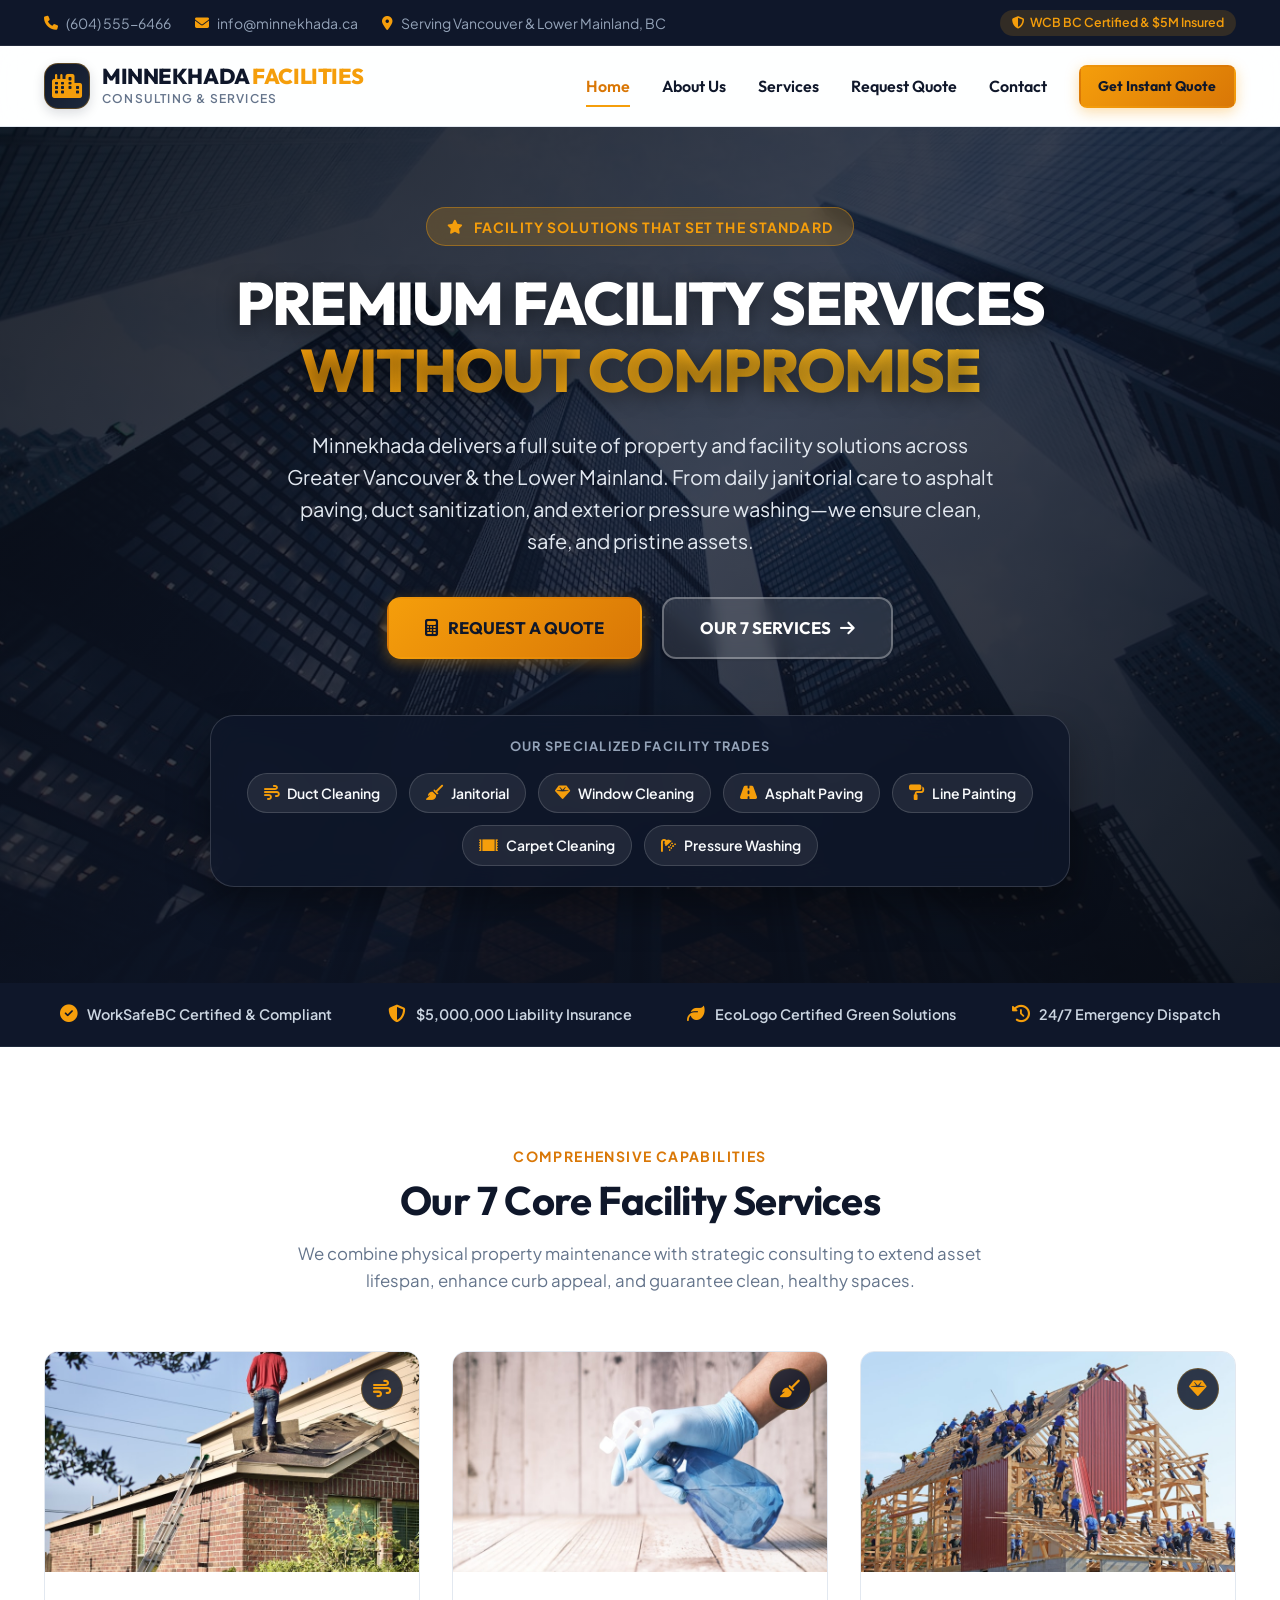
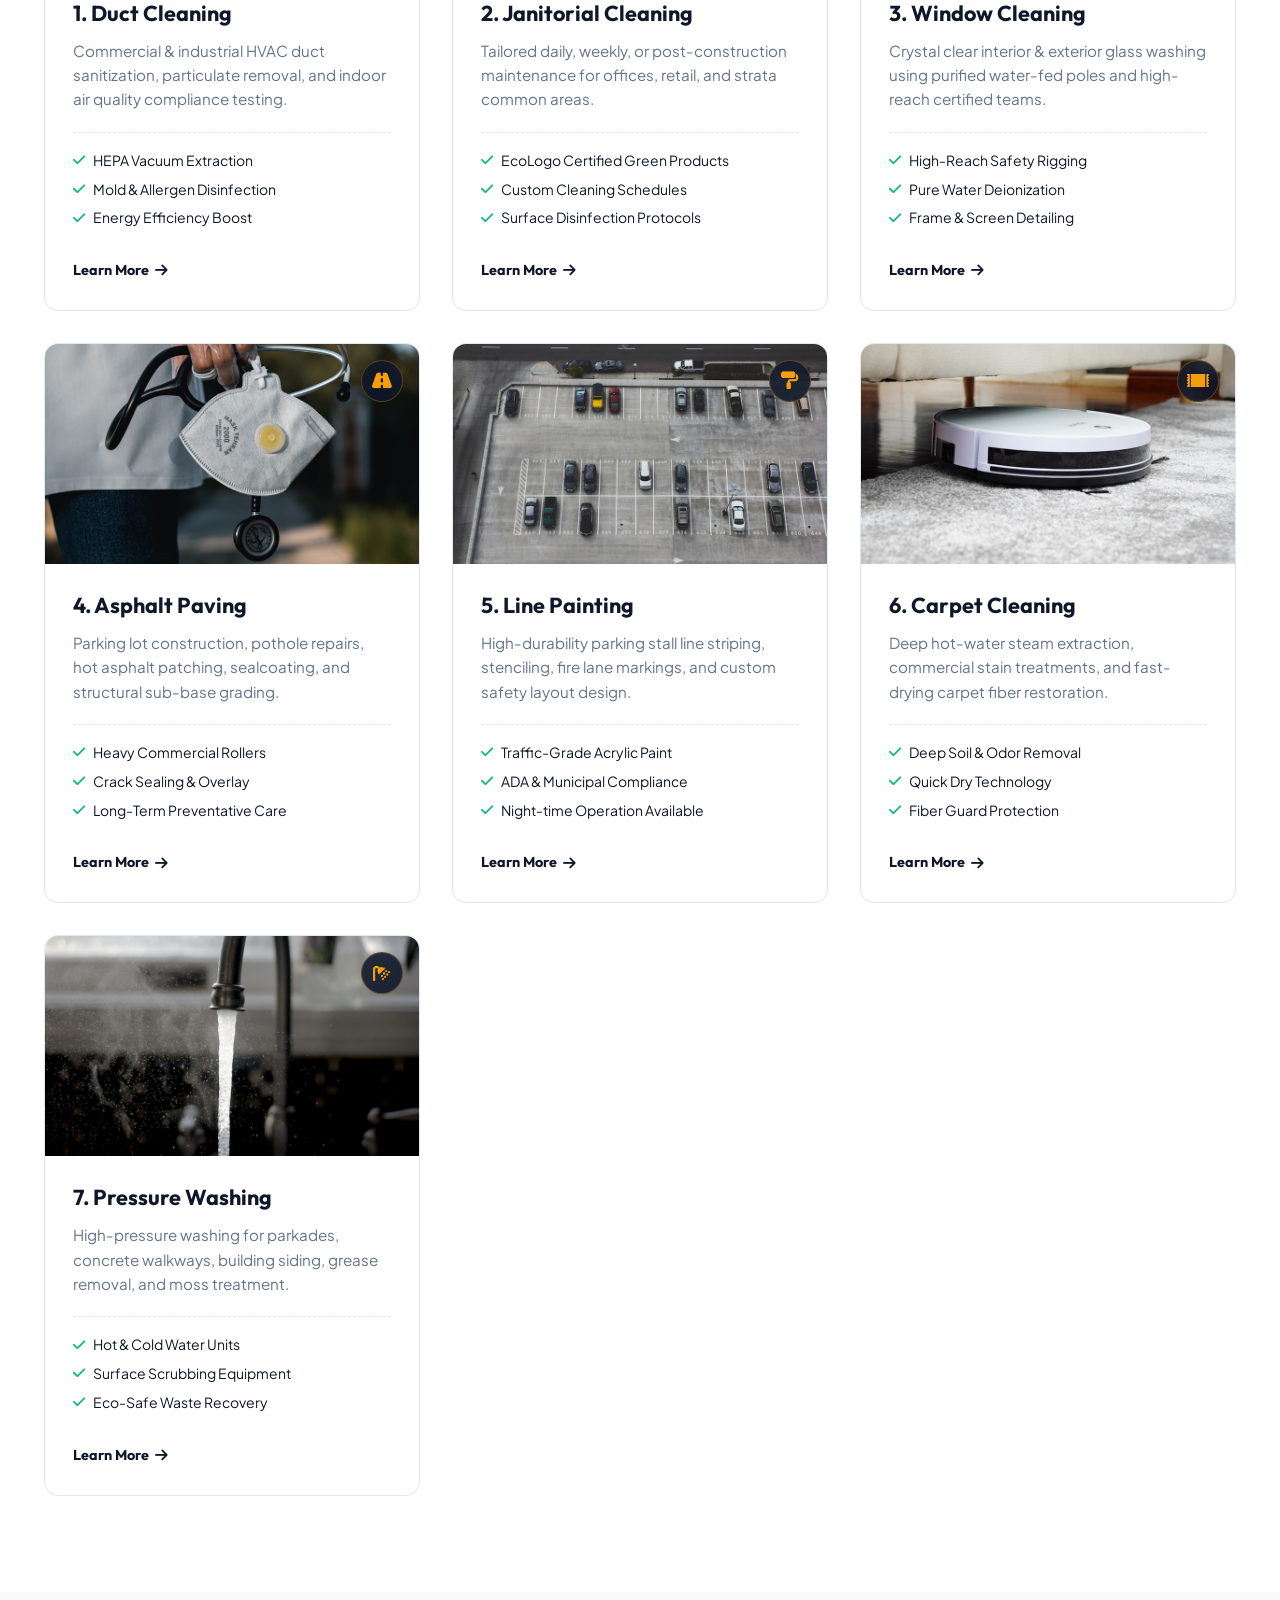
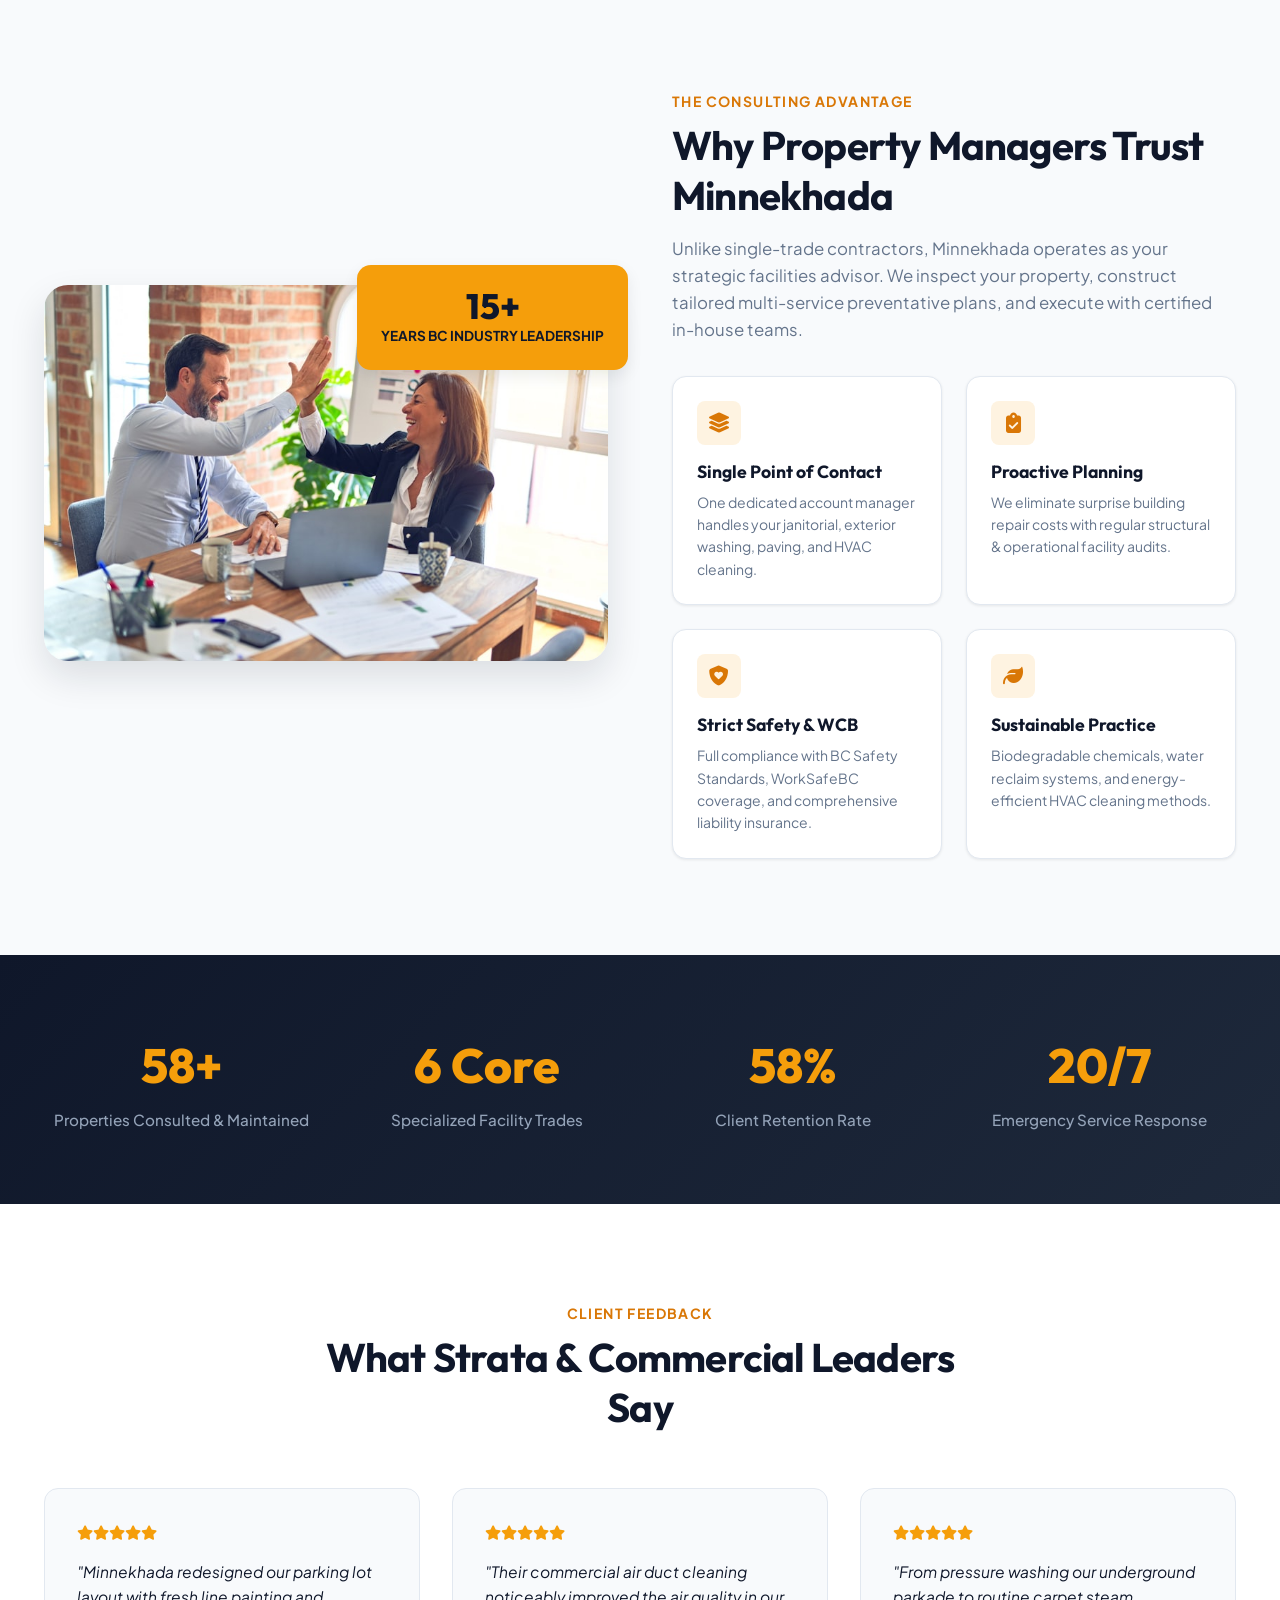
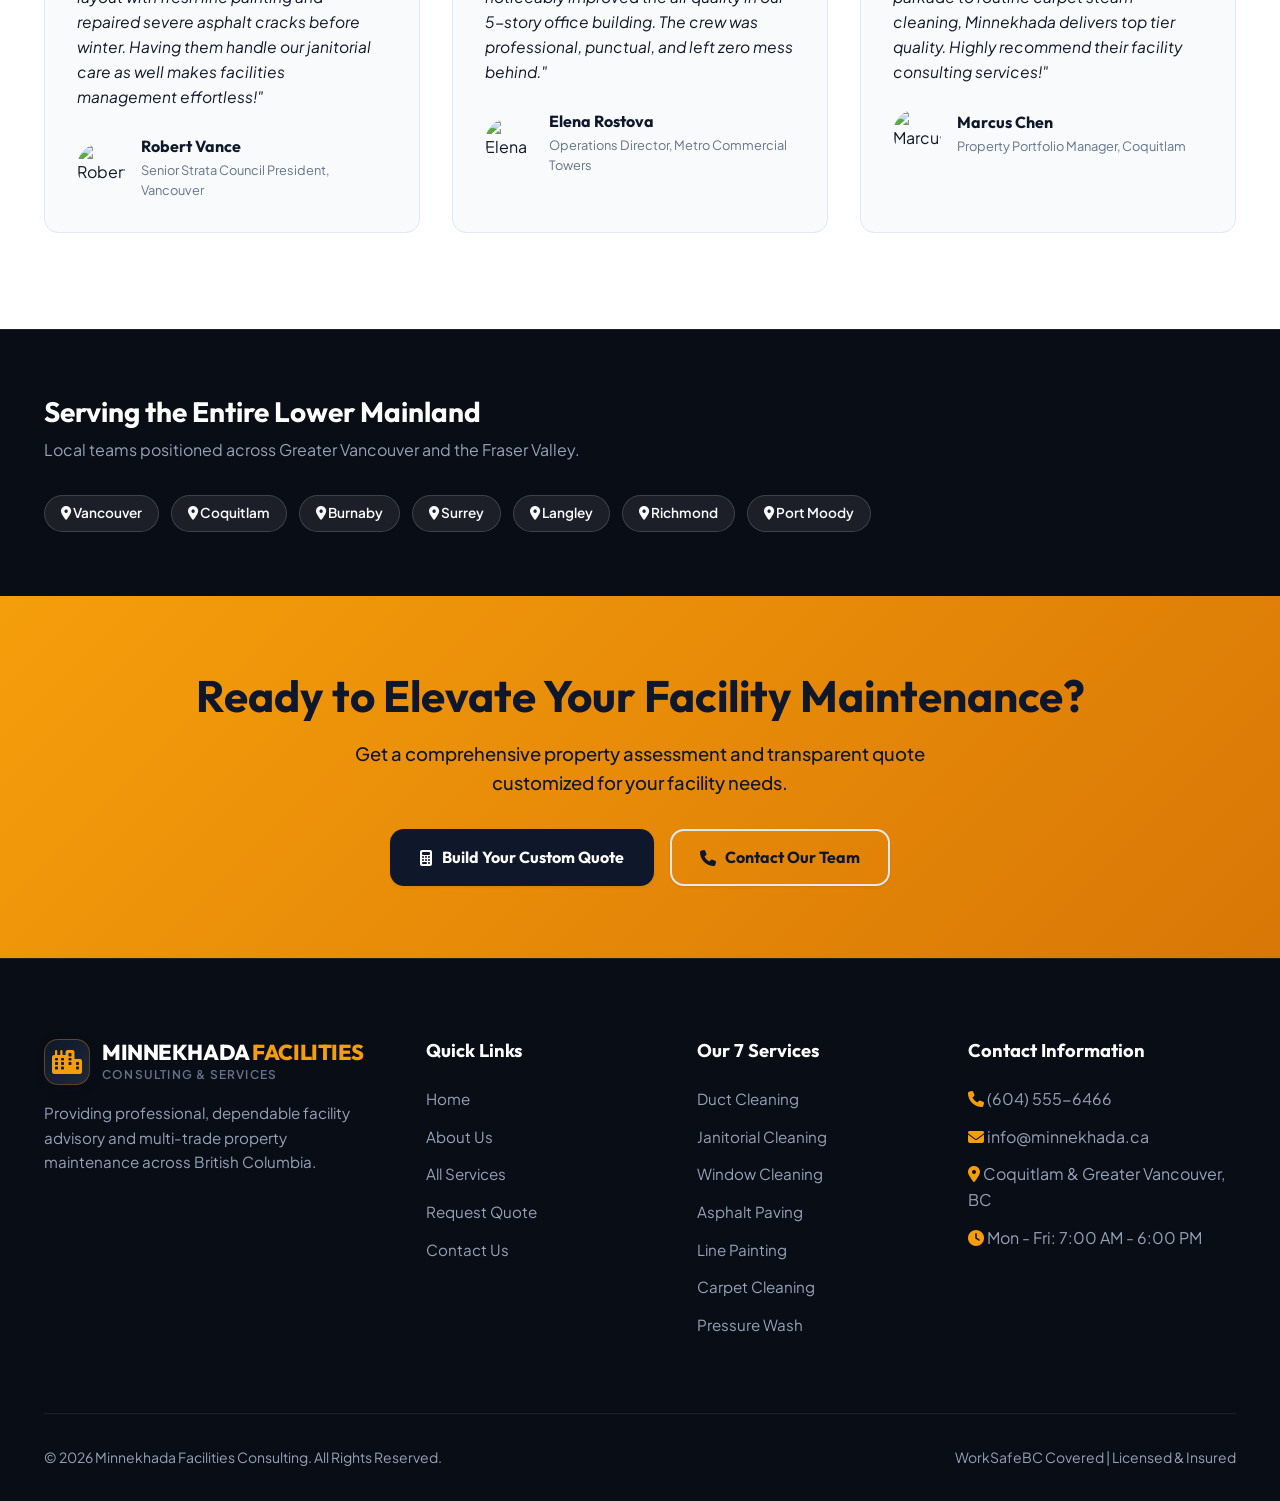
==== commit 3c9599e4: "Redesign Hero Section to Pegasus Facility Services style with full-bleed hero banner & interactive s" ====
--- a/index.html
+++ b/index.html
@@ -4,7 +4,7 @@
   <meta charset="UTF-8">
   <meta name="viewport" content="width=device-width, initial-scale=1.0">
   <title>Minnekhada Facilities Consulting | Premier Facility Services in BC</title>
-  <meta name="description" content="Minnekhada Facilities Consulting provides comprehensive facility management, janitorial, duct cleaning, asphalt paving, line painting, window washing, and pressure washing across Vancouver & Lower Mainland.">
+  <meta name="description" content="Minnekhada Facilities Consulting delivers premium facility services in Vancouver & BC. From janitorial to asphalt paving, duct cleaning, window washing, and line painting.">
   <link rel="stylesheet" href="https://cdnjs.cloudflare.com/ajax/libs/font-awesome/6.4.0/css/all.min.css">
   <link rel="stylesheet" href="css/styles.css">
 </head>
@@ -61,62 +61,60 @@
     </div>
   </header>
 
-  <!-- Hero Section -->
-  <section class="hero">
-    <div class="container">
-      <div class="hero-grid">
-        <div class="hero-content">
-          <div class="hero-tag">
-            <i class="fa-solid fa-award"></i> Total Property Care & Consulting
-          </div>
-          <h1 class="hero-title">
-            Complete Facility Solutions <span>Built for Excellence</span>
-          </h1>
-          <p class="hero-subtitle">
-            From asphalt paving and exterior pressure washing to indoor air duct cleaning and daily janitorial care. Minnekhada delivers strategic facility consulting and multi-trade execution across British Columbia.
-          </p>
-          <div class="hero-actions">
-            <a href="quote.html" class="btn btn-primary">
-              <i class="fa-solid fa-calculator"></i> Calculate Custom Quote
-            </a>
-            <a href="services.html" class="btn btn-outline-white">
-              Explore All 7 Services <i class="fa-solid fa-arrow-right"></i>
-            </a>
-          </div>
-
-          <div class="hero-features">
-            <div class="hero-feature-item">
-              <i class="fa-solid fa-circle-check"></i>
-              <span>One-Stop Facility Partner</span>
-            </div>
-            <div class="hero-feature-item">
-              <i class="fa-solid fa-circle-check"></i>
-              <span>Eco-Friendly Standards</span>
-            </div>
-            <div class="hero-feature-item">
-              <i class="fa-solid fa-circle-check"></i>
-              <span>24/7 Rapid Response</span>
-            </div>
-          </div>
-        </div>
-
-        <div class="hero-card-wrapper">
-          <div class="hero-image-card">
-            <img src="assets/hero.jpg" alt="Modern commercial building serviced by Minnekhada Facilities">
-            <div class="hero-floating-badge">
-              <div class="badge-icon">
-                <i class="fa-solid fa-building-circle-check"></i>
-              </div>
-              <div class="badge-text">
-                <div class="stat">500+</div>
-                <div class="label">Properties Managed in BC</div>
-              </div>
-            </div>
-          </div>
-        </div>
-      </div>
-    </div>
-  </section>
+  <!-- Pegasus-Style Full-Bleed Hero Section -->
+  <section class="hero-pegasus">
+    <div class="hero-overlay"></div>
+    <div class="container">
+      <div class="hero-center-content">
+        <div class="hero-badge-pill">
+          <i class="fa-solid fa-star"></i> FACILITY SOLUTIONS THAT SET THE STANDARD
+        </div>
+
+        <h1 class="hero-pegasus-title">
+          PREMIUM FACILITY SERVICES <span>WITHOUT COMPROMISE</span>
+        </h1>
+
+        <p class="hero-pegasus-subtitle">
+          Minnekhada delivers a full suite of property and facility solutions across Greater Vancouver & the Lower Mainland. From daily janitorial care to asphalt paving, duct sanitization, and exterior pressure washing—we ensure clean, safe, and pristine assets.
+        </p>
+
+        <div class="hero-pegasus-actions">
+          <a href="quote.html" class="btn btn-primary" style="padding: 1rem 2.25rem; font-size: 1.05rem;">
+            <i class="fa-solid fa-calculator"></i> REQUEST A QUOTE
+          </a>
+          <a href="services.html" class="btn btn-outline-white" style="padding: 1rem 2.25rem; font-size: 1.05rem;">
+            OUR 7 SERVICES <i class="fa-solid fa-arrow-right"></i>
+          </a>
+        </div>
+
+        <!-- Quick Access Services Strip -->
+        <div class="hero-services-bar">
+          <div class="hero-services-title">OUR SPECIALIZED FACILITY TRADES</div>
+          <div class="hero-services-pills">
+            <a href="services.html#duct-cleaning" class="service-pill"><i class="fa-solid fa-wind"></i> Duct Cleaning</a>
+            <a href="services.html#janitorial-cleaning" class="service-pill"><i class="fa-solid fa-broom"></i> Janitorial</a>
+            <a href="services.html#window-cleaning" class="service-pill"><i class="fa-solid fa-gem"></i> Window Cleaning</a>
+            <a href="services.html#asphalt-paving" class="service-pill"><i class="fa-solid fa-road"></i> Asphalt Paving</a>
+            <a href="services.html#line-painting" class="service-pill"><i class="fa-solid fa-paint-roller"></i> Line Painting</a>
+            <a href="services.html#carpet-cleaning" class="service-pill"><i class="fa-solid fa-rug"></i> Carpet Cleaning</a>
+            <a href="services.html#pressure-wash" class="service-pill"><i class="fa-solid fa-shower"></i> Pressure Washing</a>
+          </div>
+        </div>
+      </div>
+    </div>
+  </section>
+
+  <!-- Trust Badges Bar Below Hero -->
+  <div class="trust-strip">
+    <div class="container">
+      <div class="trust-flex">
+        <div class="trust-item"><i class="fa-solid fa-circle-check"></i> WorkSafeBC Certified & Compliant</div>
+        <div class="trust-item"><i class="fa-solid fa-shield-halved"></i> $5,000,000 Liability Insurance</div>
+        <div class="trust-item"><i class="fa-solid fa-leaf"></i> EcoLogo Certified Green Solutions</div>
+        <div class="trust-item"><i class="fa-solid fa-clock-rotate-left"></i> 24/7 Emergency Dispatch</div>
+      </div>
+    </div>
+  </div>
 
   <!-- Core Services Grid -->
   <section class="services-section">
--- a/css/styles.css
+++ b/css/styles.css
@@ -301,14 +301,16 @@
 }
 
 .btn-outline-white {
-  background: transparent;
+  background: rgba(255, 255, 255, 0.1);
   border-color: rgba(255, 255, 255, 0.3);
   color: #FFFFFF;
+  backdrop-filter: blur(8px);
 }
 
 .btn-outline-white:hover {
   background: #FFFFFF;
   color: var(--primary);
+  border-color: #FFFFFF;
 }
 
 .btn-sm {
@@ -317,154 +319,175 @@
   border-radius: var(--radius-sm);
 }
 
-/* Hero Section */
-.hero {
+/* -------------------------------------------------------------------------- */
+/* Pegasus-Style Full-Bleed Hero Section                                     */
+/* -------------------------------------------------------------------------- */
+.hero-pegasus {
   position: relative;
-  background: linear-gradient(135deg, #090D16 0%, #0F172A 60%, #1E293B 100%);
-  color: #FFFFFF;
+  min-height: 680px;
+  background: url('../assets/hero.jpg') center/cover no-repeat;
+  display: flex;
+  align-items: center;
+  color: #FFFFFF;
+  overflow: hidden;
   padding: 5rem 0 6rem;
-  overflow: hidden;
-}
-
-.hero::before {
-  content: '';
+}
+
+.hero-overlay {
   position: absolute;
-  top: 0;
-  right: 0;
-  width: 60%;
-  height: 100%;
-  background: radial-gradient(circle at 70% 30%, rgba(245, 158, 11, 0.15) 0%, transparent 60%);
-  pointer-events: none;
-}
-
-.hero-grid {
-  display: grid;
-  grid-template-columns: 1.1fr 0.9fr;
-  gap: 3.5rem;
-  align-items: center;
-}
-
-.hero-tag {
+  inset: 0;
+  background: linear-gradient(135deg, rgba(9, 13, 22, 0.88) 0%, rgba(15, 23, 42, 0.8) 50%, rgba(9, 13, 22, 0.92) 100%);
+  z-index: 1;
+}
+
+.hero-pegasus .container {
+  position: relative;
+  z-index: 2;
+}
+
+.hero-center-content {
+  max-width: 860px;
+  margin: 0 auto;
+  text-align: center;
+}
+
+.hero-badge-pill {
   display: inline-flex;
   align-items: center;
-  gap: 0.5rem;
-  background: rgba(245, 158, 11, 0.15);
-  border: 1px solid rgba(245, 158, 11, 0.3);
+  gap: 0.6rem;
+  background: rgba(245, 158, 11, 0.2);
+  border: 1px solid rgba(245, 158, 11, 0.4);
   color: var(--accent);
-  padding: 0.4rem 1rem;
+  padding: 0.45rem 1.25rem;
   border-radius: var(--radius-full);
   font-size: 0.875rem;
   font-weight: 700;
-  margin-bottom: 1.25rem;
   text-transform: uppercase;
-  letter-spacing: 0.05em;
-}
-
-.hero-title {
-  font-size: 3.5rem;
+  letter-spacing: 0.08em;
+  margin-bottom: 1.5rem;
+  backdrop-filter: blur(8px);
+}
+
+.hero-pegasus-title {
+  font-size: 3.75rem;
   font-weight: 800;
   color: #FFFFFF;
-  line-height: 1.1;
-  margin-bottom: 1.25rem;
+  line-height: 1.12;
+  margin-bottom: 1.5rem;
   letter-spacing: -0.03em;
-}
-
-.hero-title span {
+  text-shadow: 0 4px 20px rgba(0, 0, 0, 0.5);
+}
+
+.hero-pegasus-title span {
   background: linear-gradient(135deg, #F59E0B 0%, #FBBF24 100%);
   -webkit-background-clip: text;
   -webkit-text-fill-color: transparent;
 }
 
-.hero-subtitle {
-  font-size: 1.15rem;
+.hero-pegasus-subtitle {
+  font-size: 1.25rem;
+  color: #E2E8F0;
+  margin: 0 auto 2.5rem;
+  max-width: 720px;
+  line-height: 1.6;
+  font-weight: 400;
+}
+
+.hero-pegasus-actions {
+  display: flex;
+  gap: 1.25rem;
+  justify-content: center;
+  flex-wrap: wrap;
+  margin-bottom: 3.5rem;
+}
+
+/* Quick Access Services Strip */
+.hero-services-bar {
+  background: rgba(15, 23, 42, 0.85);
+  backdrop-filter: blur(16px);
+  -webkit-backdrop-filter: blur(16px);
+  border: 1px solid rgba(255, 255, 255, 0.15);
+  border-radius: var(--radius-lg);
+  padding: 1.25rem 1.5rem;
+  box-shadow: 0 20px 40px rgba(0, 0, 0, 0.4);
+}
+
+.hero-services-title {
+  font-size: 0.8rem;
+  font-weight: 700;
+  text-transform: uppercase;
+  letter-spacing: 0.1em;
   color: #94A3B8;
-  margin-bottom: 2rem;
-  max-width: 580px;
-}
-
-.hero-actions {
-  display: flex;
-  gap: 1rem;
+  margin-bottom: 1rem;
+  text-align: center;
+}
+
+.hero-services-pills {
+  display: flex;
+  justify-content: center;
+  gap: 0.75rem;
   flex-wrap: wrap;
-  margin-bottom: 2.5rem;
-}
-
-.hero-features {
-  display: grid;
-  grid-template-columns: repeat(3, 1fr);
-  gap: 1rem;
-  padding-top: 2rem;
-  border-top: 1px solid rgba(255, 255, 255, 0.1);
-}
-
-.hero-feature-item {
+}
+
+.service-pill {
+  display: inline-flex;
+  align-items: center;
+  gap: 0.5rem;
+  background: rgba(255, 255, 255, 0.08);
+  border: 1px solid rgba(255, 255, 255, 0.15);
+  color: #F8FAFC;
+  padding: 0.5rem 1rem;
+  border-radius: var(--radius-full);
+  font-size: 0.875rem;
+  font-weight: 600;
+  transition: var(--transition);
+}
+
+.service-pill i {
+  color: var(--accent);
+  font-size: 0.95rem;
+}
+
+.service-pill:hover {
+  background: var(--accent);
+  color: var(--primary);
+  border-color: var(--accent);
+  transform: translateY(-3px);
+  box-shadow: 0 6px 16px rgba(245, 158, 11, 0.35);
+}
+
+.service-pill:hover i {
+  color: var(--primary);
+}
+
+/* Trust Badges Strip Below Hero */
+.trust-strip {
+  background: var(--primary);
+  border-bottom: 1px solid var(--border-dark);
+  padding: 1.25rem 0;
+  color: #94A3B8;
+}
+
+.trust-flex {
+  display: flex;
+  justify-content: space-around;
+  align-items: center;
+  flex-wrap: wrap;
+  gap: 1.5rem;
+}
+
+.trust-item {
   display: flex;
   align-items: center;
   gap: 0.6rem;
   font-size: 0.9rem;
+  font-weight: 600;
   color: #CBD5E1;
 }
 
-.hero-feature-item i {
+.trust-item i {
   color: var(--accent);
-}
-
-.hero-card-wrapper {
-  position: relative;
-}
-
-.hero-image-card {
-  position: relative;
-  border-radius: var(--radius-lg);
-  overflow: hidden;
-  box-shadow: 0 20px 40px rgba(0, 0, 0, 0.4);
-  border: 1px solid rgba(255, 255, 255, 0.1);
-}
-
-.hero-image-card img {
-  width: 100%;
-  height: 480px;
-  object-fit: cover;
-}
-
-.hero-floating-badge {
-  position: absolute;
-  bottom: -20px;
-  left: -20px;
-  background: var(--glass-dark);
-  backdrop-filter: blur(12px);
-  border: 1px solid rgba(255, 255, 255, 0.15);
-  border-radius: var(--radius-md);
-  padding: 1.25rem;
-  display: flex;
-  align-items: center;
-  gap: 1rem;
-  color: #FFFFFF;
-  box-shadow: var(--shadow-lg);
-}
-
-.badge-icon {
-  width: 48px;
-  height: 48px;
-  background: var(--accent);
-  color: var(--primary);
-  border-radius: 50%;
-  display: flex;
-  align-items: center;
-  justify-content: center;
-  font-size: 1.4rem;
-}
-
-.badge-text .stat {
-  font-family: var(--font-heading);
-  font-weight: 800;
-  font-size: 1.4rem;
-  line-height: 1;
-}
-
-.badge-text .label {
-  font-size: 0.8rem;
-  color: #94A3B8;
+  font-size: 1.1rem;
 }
 
 /* Section Header */
@@ -1268,9 +1291,8 @@
 
 /* Responsive */
 @media (max-width: 992px) {
-  .hero-grid, .why-grid, .contact-grid, .service-detail-item, .service-detail-item.reverse {
-    grid-template-columns: 1fr;
-    gap: 3rem;
+  .hero-pegasus-title {
+    font-size: 2.75rem;
   }
   
   .mobile-toggle {
@@ -1306,17 +1328,9 @@
   .footer-grid {
     grid-template-columns: 1fr 1fr;
   }
-
-  .hero-title {
-    font-size: 2.75rem;
-  }
 }
 
 @media (max-width: 640px) {
-  .hero-features {
-    grid-template-columns: 1fr;
-  }
-
   .form-row, .feature-box-grid, .stats-grid, .footer-grid {
     grid-template-columns: 1fr;
   }
@@ -1324,4 +1338,12 @@
   .quote-wrapper {
     padding: 1.5rem;
   }
-}
+
+  .hero-pegasus-title {
+    font-size: 2.25rem;
+  }
+
+  .hero-services-pills {
+    justify-content: flex-start;
+  }
+}
